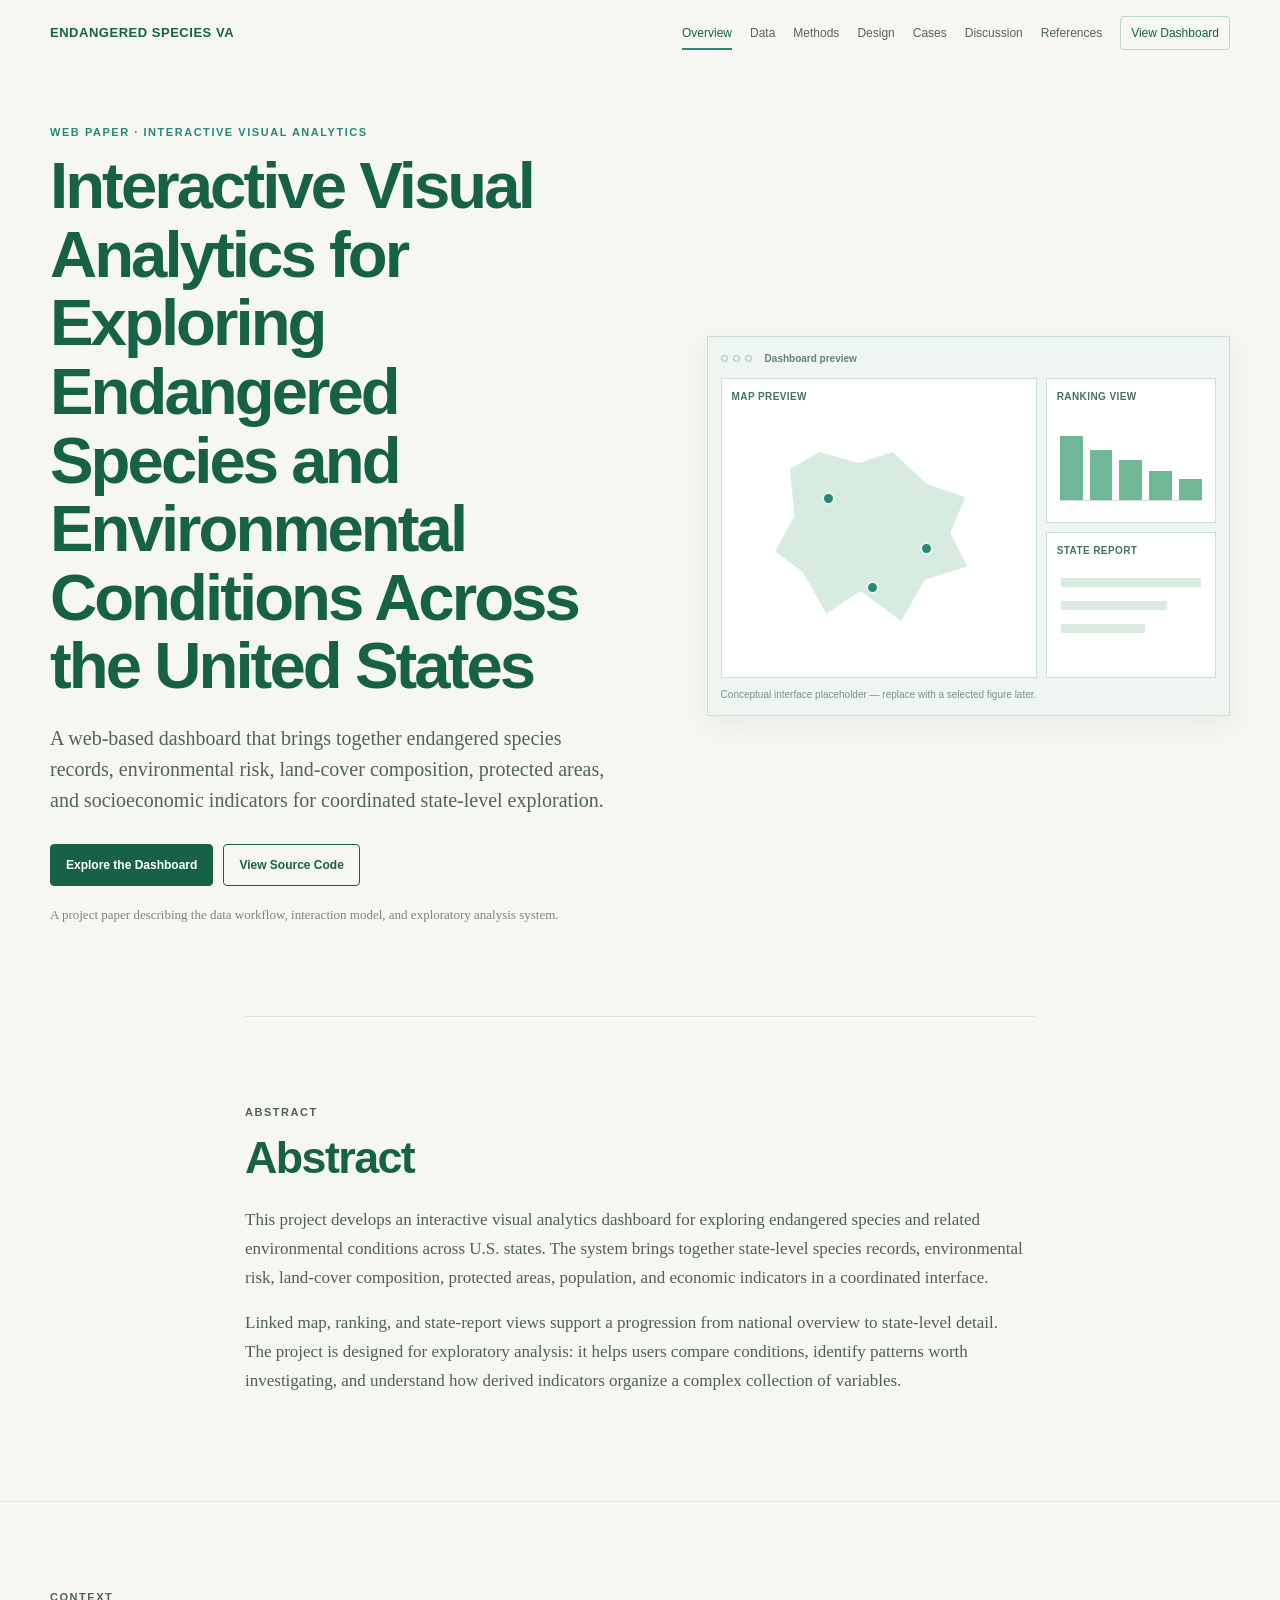
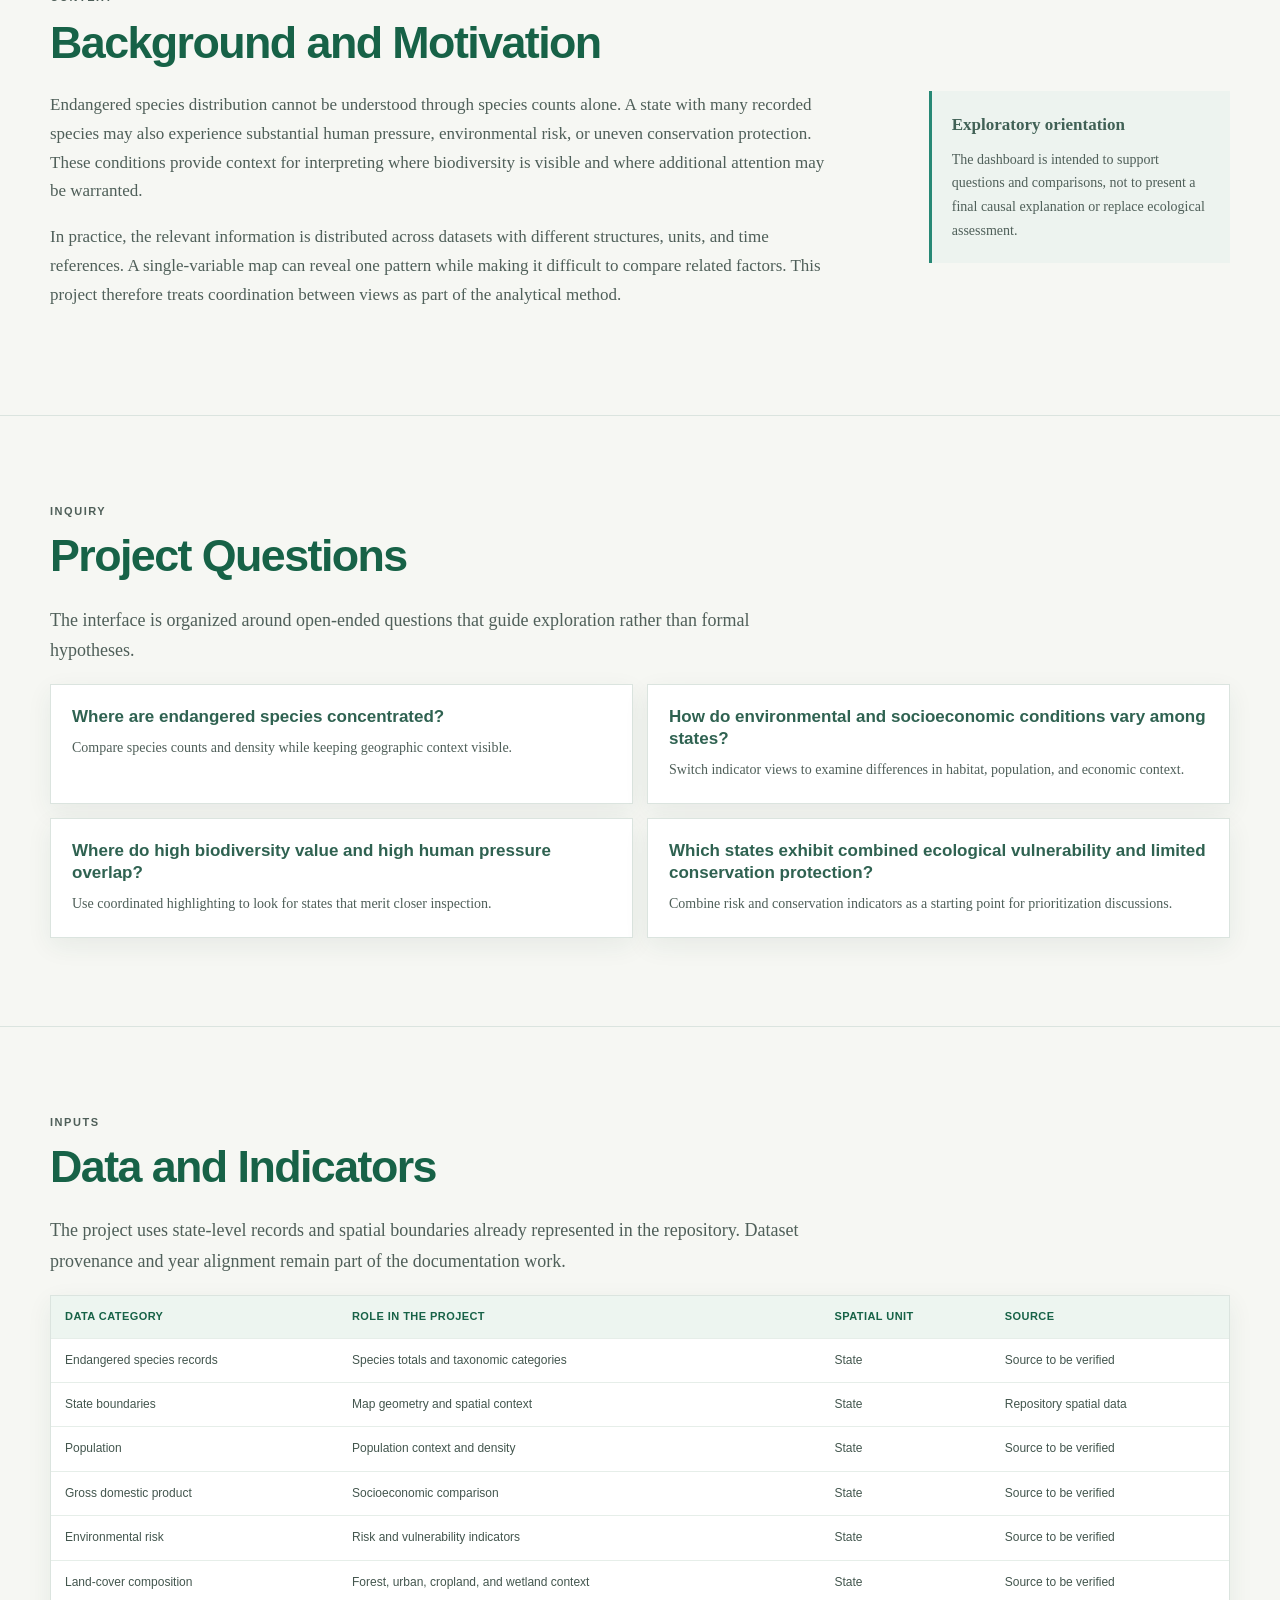
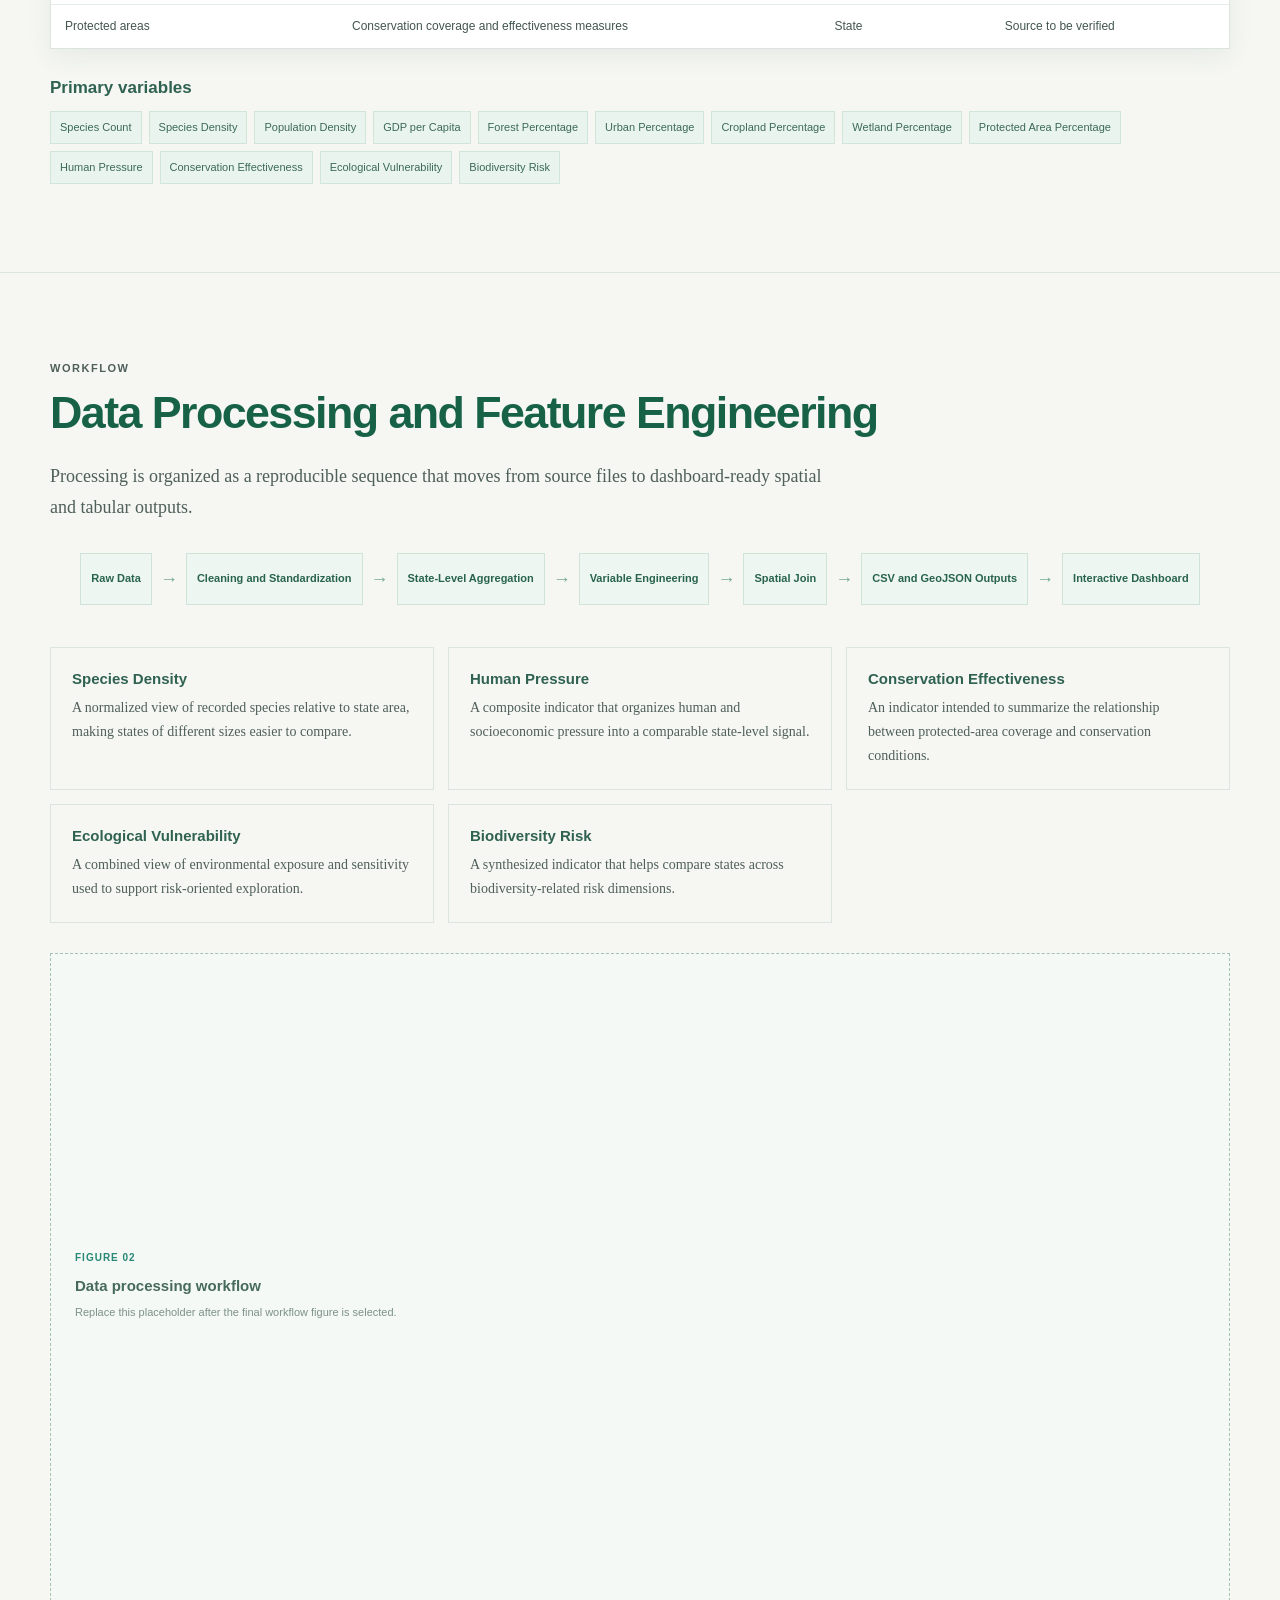
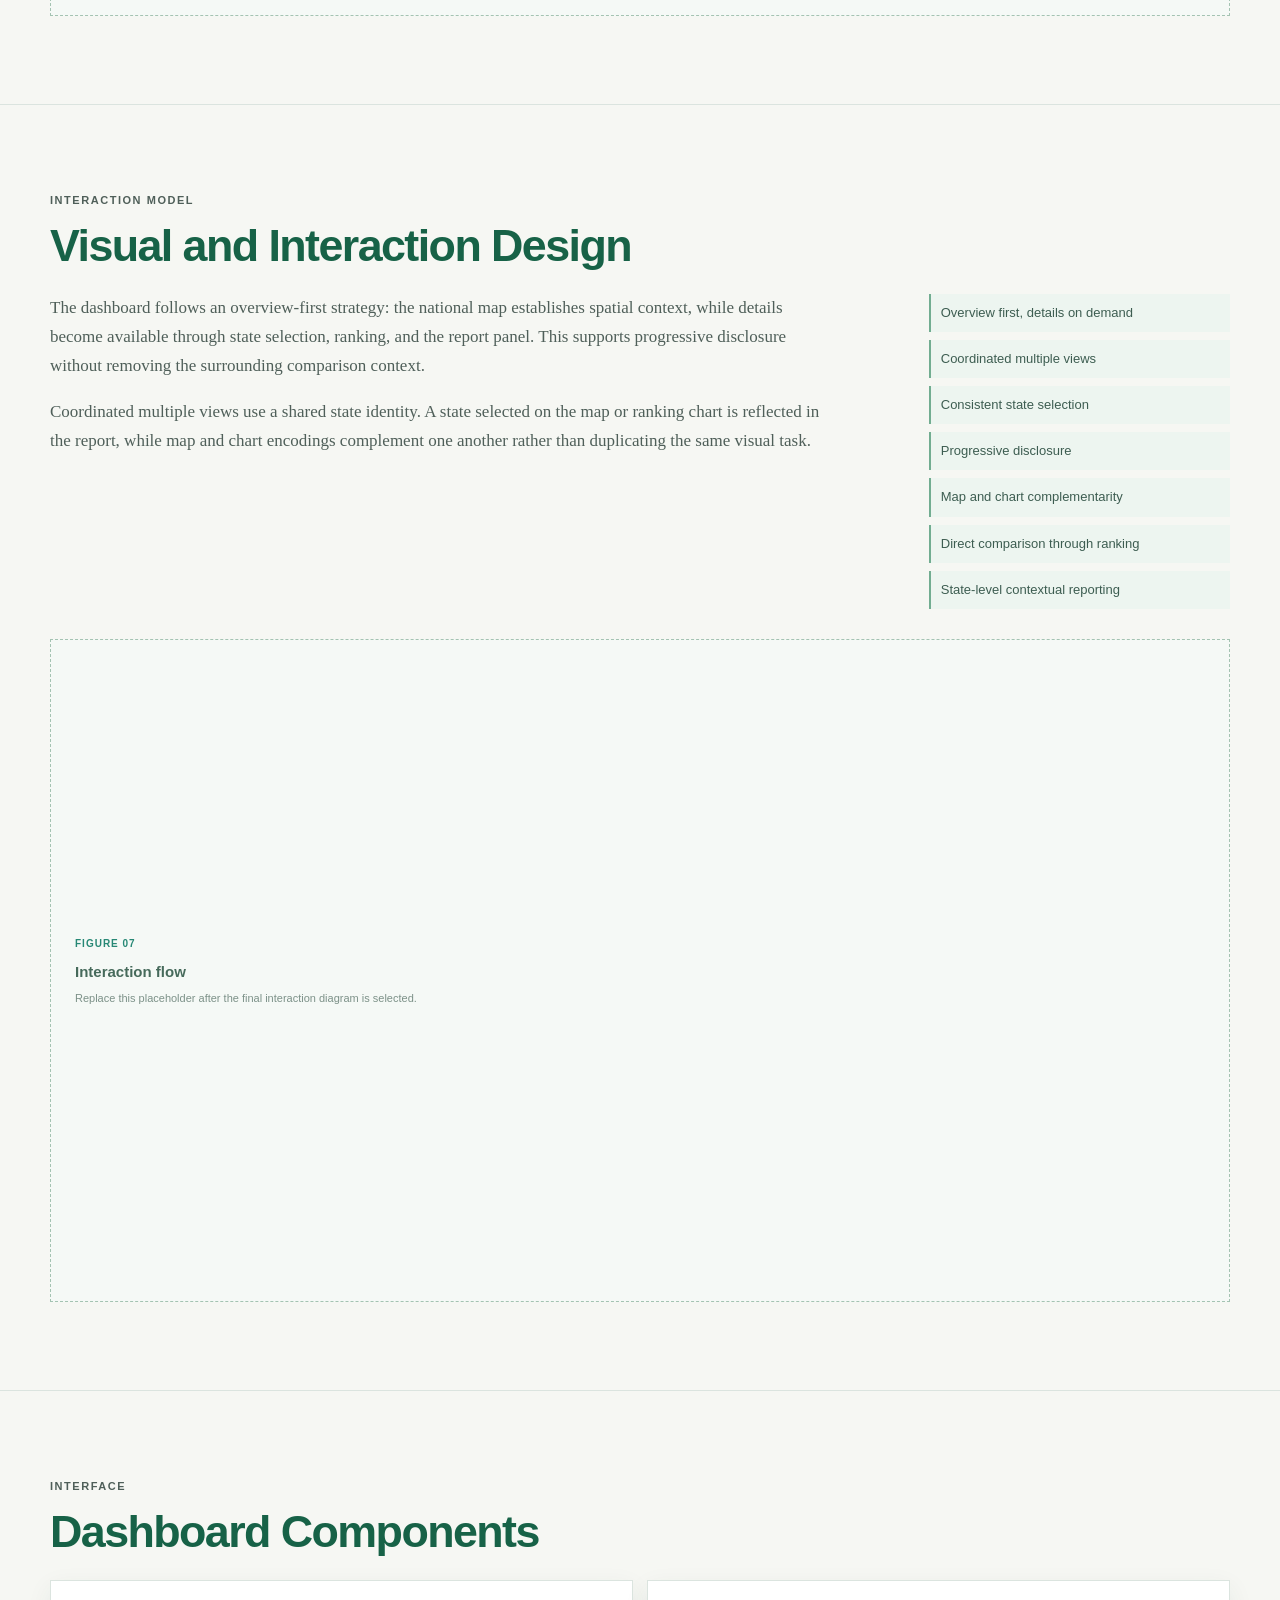
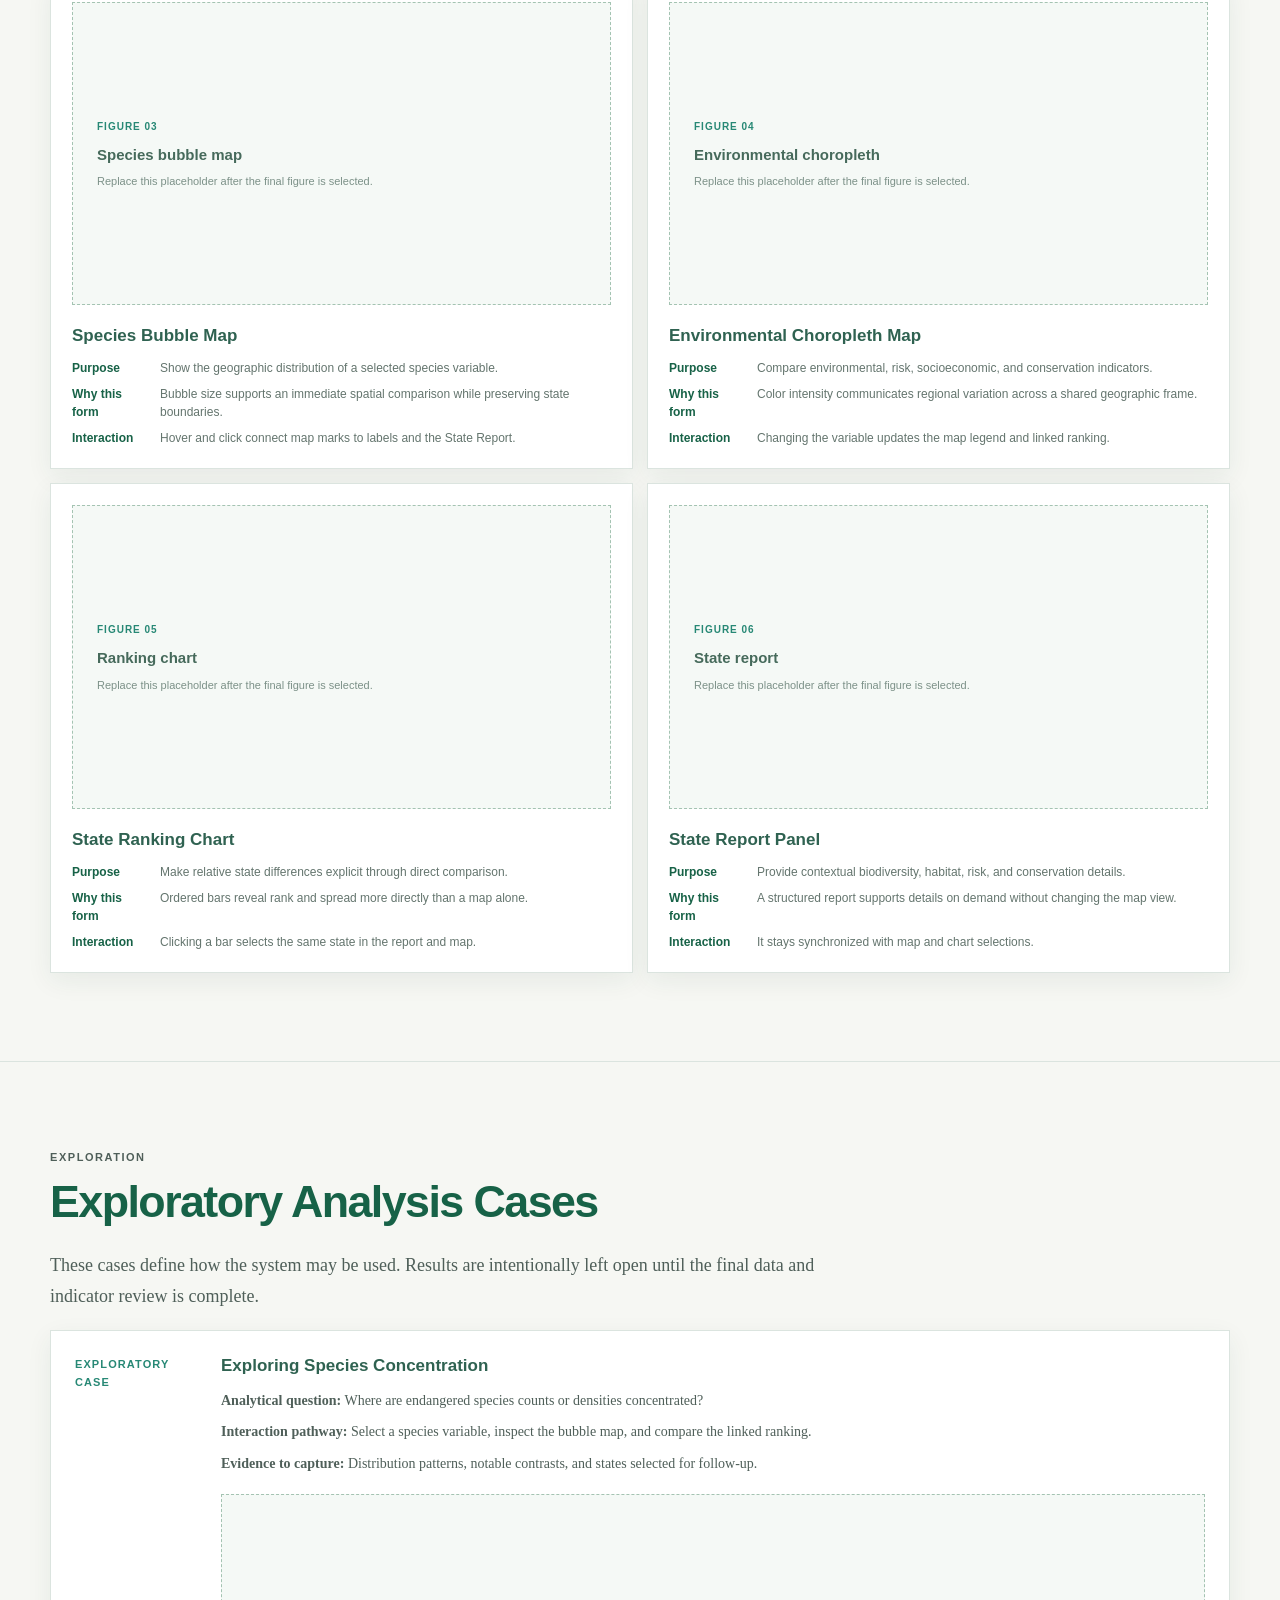
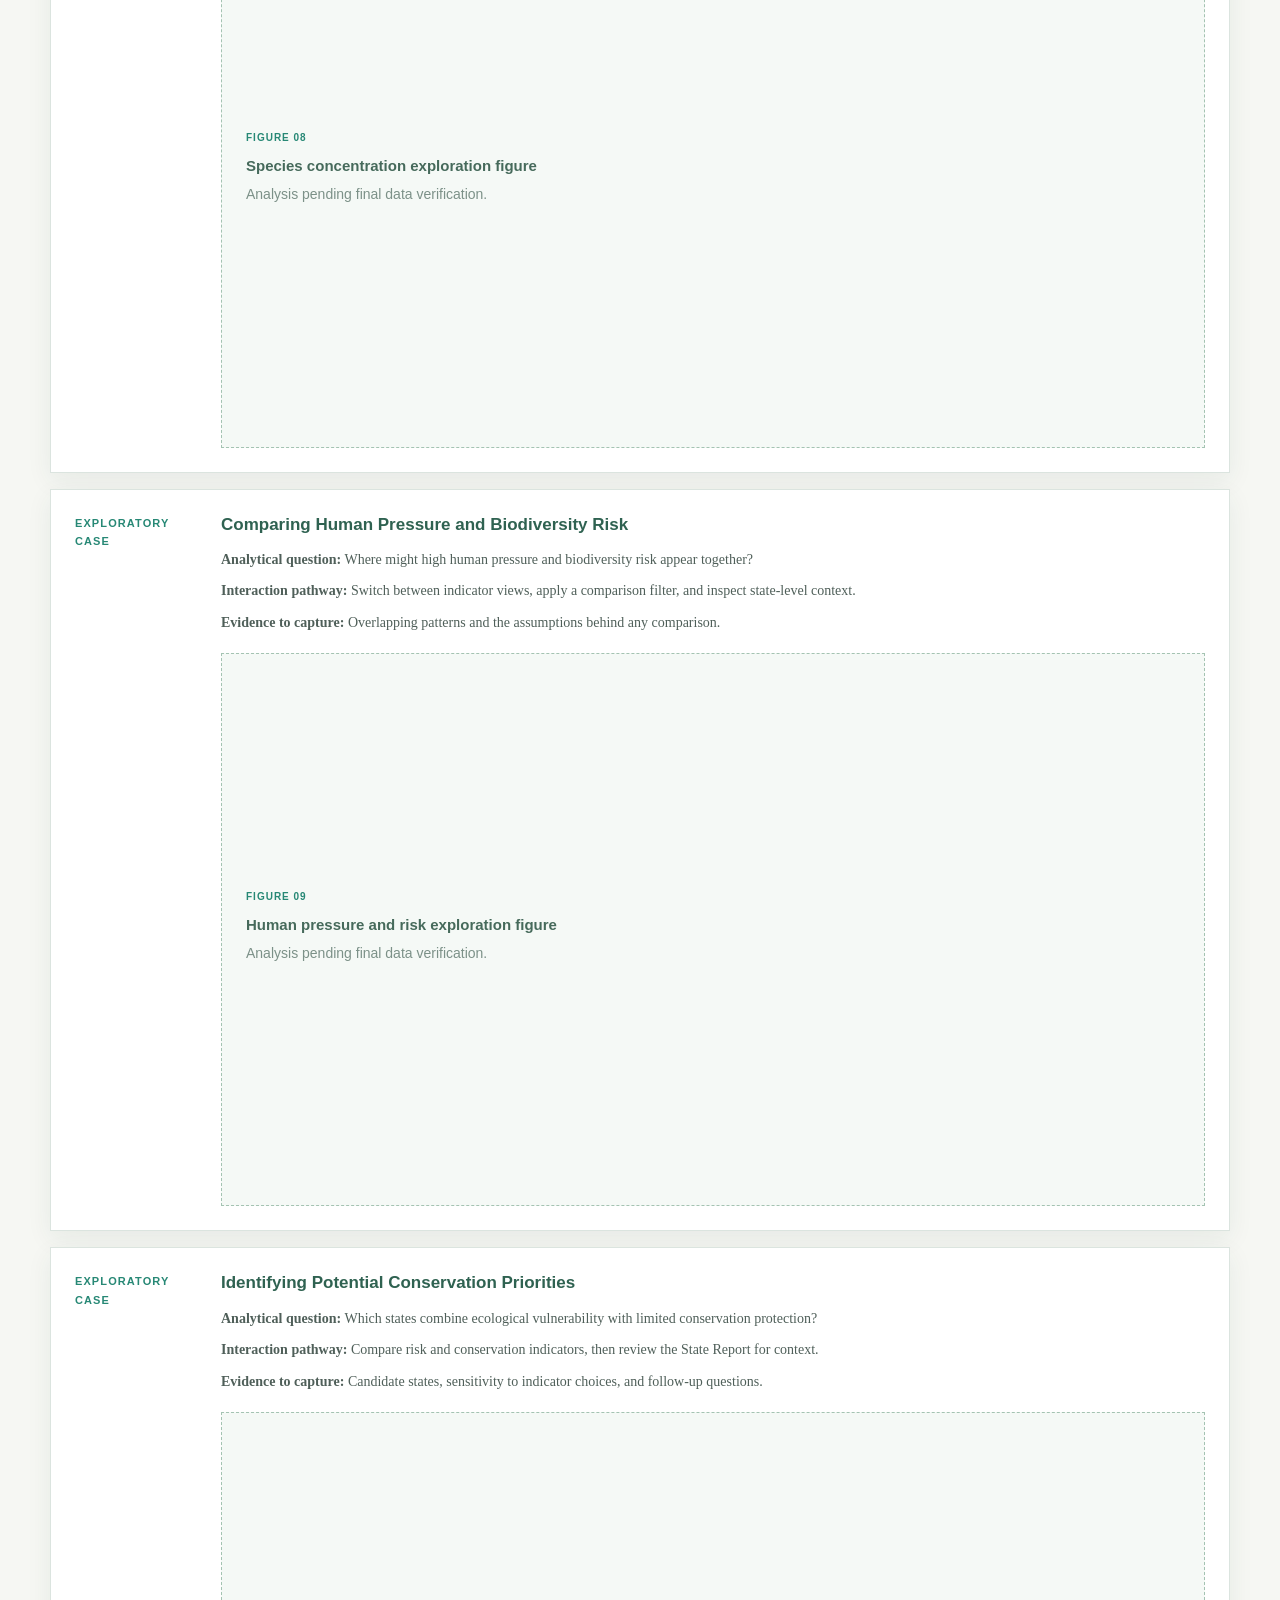
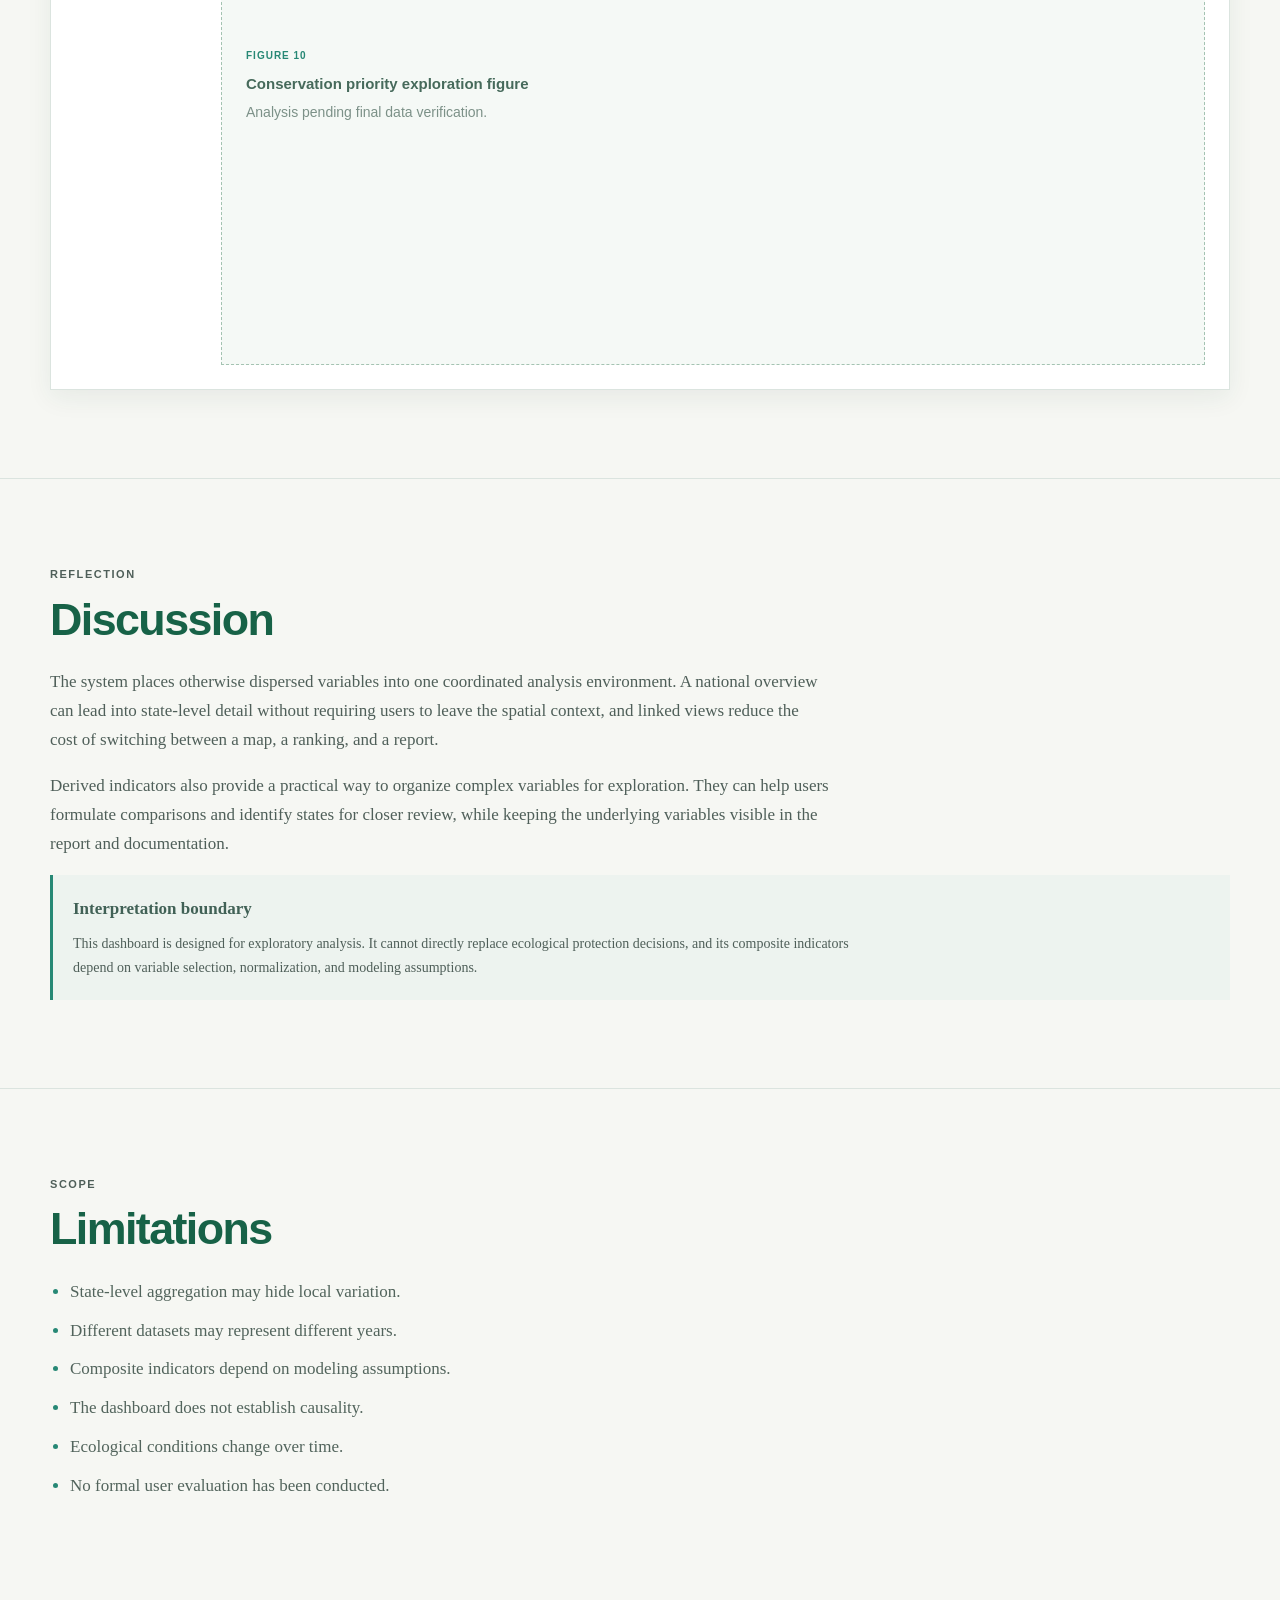
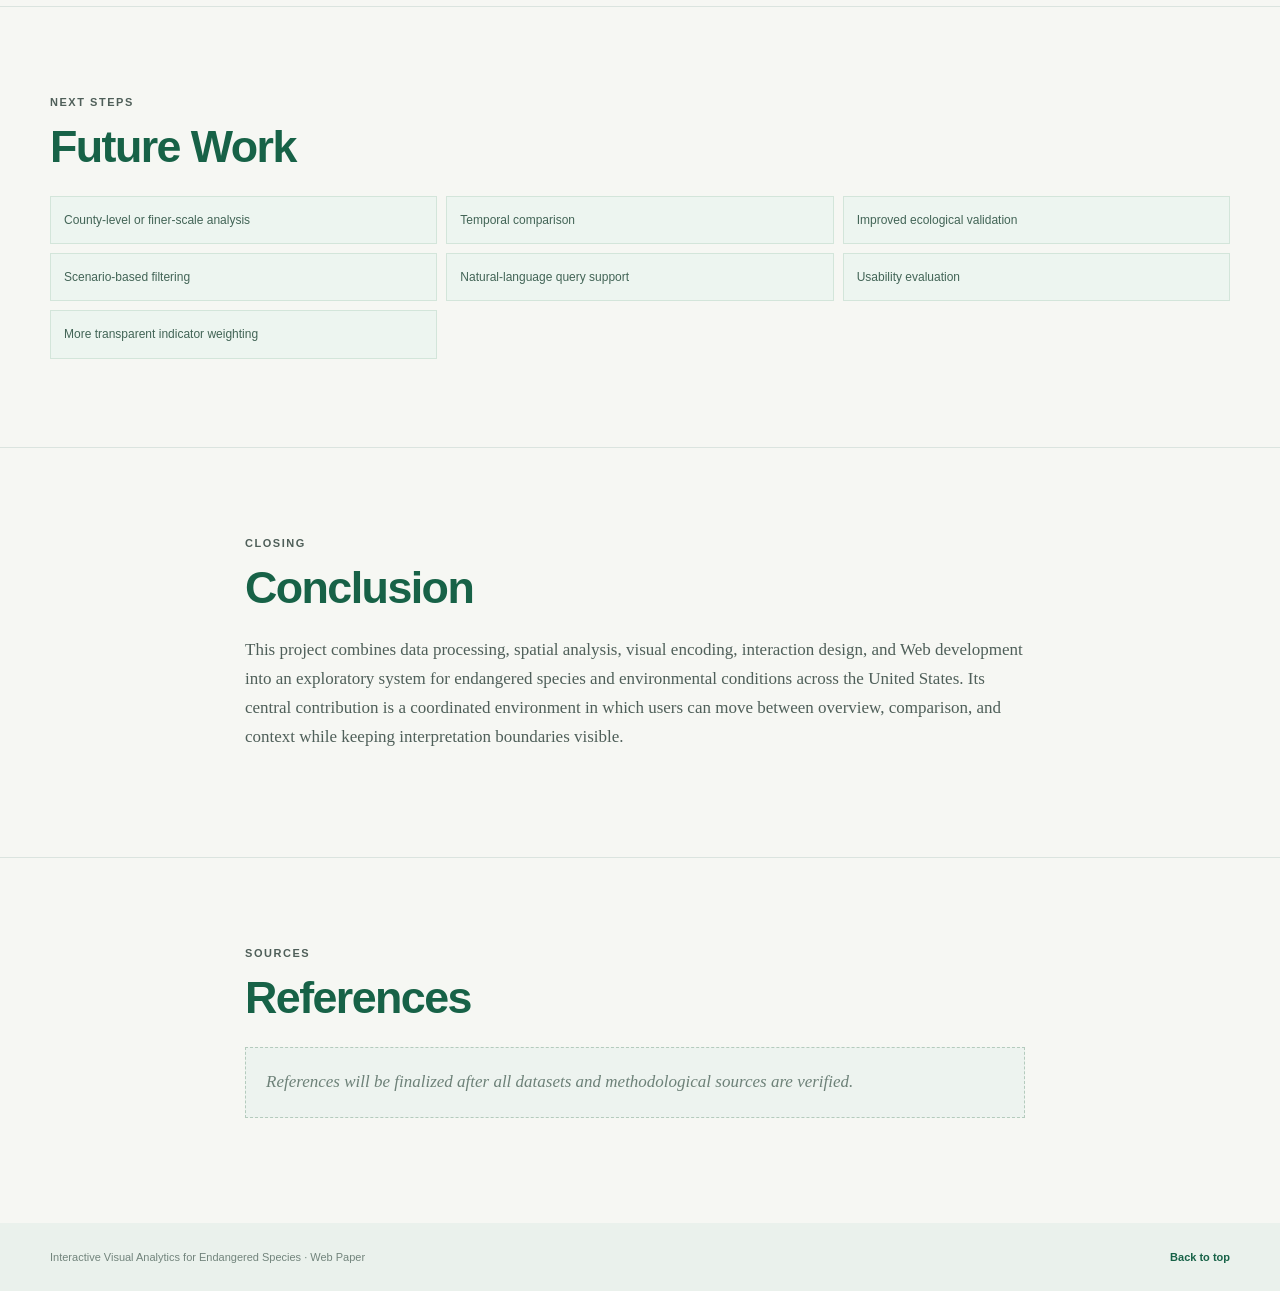
==== paper/index.html @ 0b42f0e7 "research study" ====
<!DOCTYPE html>
<html lang="en">
<head>
    <meta charset="UTF-8">
    <meta name="viewport" content="width=device-width, initial-scale=1">
    <meta name="description" content="Web paper for an interactive visual analytics project exploring endangered species and environmental conditions across the United States.">
    <title>Interactive Visual Analytics for Endangered Species</title>
    <link rel="stylesheet" href="css/style.css">
</head>
<body>
    <header class="site-header" id="top">
        <div class="nav-shell">
            <a class="site-mark" href="#overview" aria-label="Web paper overview">Endangered Species VA</a>
            <button class="nav-toggle" type="button" aria-expanded="false" aria-controls="site-navigation">
                <span></span><span></span><span></span>
                <span class="sr-only">Toggle navigation</span>
            </button>
            <nav id="site-navigation" class="site-navigation" aria-label="Primary navigation">
                <a href="#overview">Overview</a>
                <a href="#data">Data</a>
                <a href="#methods">Methods</a>
                <a href="#design">Design</a>
                <a href="#cases">Cases</a>
                <a href="#discussion">Discussion</a>
                <a href="#references">References</a>
                <a class="nav-dashboard-link" href="../index.html">View Dashboard</a>
            </nav>
        </div>
    </header>

    <main>
        <section class="hero section-shell" id="overview">
            <div class="hero-copy">
                <p class="eyebrow">WEB PAPER · INTERACTIVE VISUAL ANALYTICS</p>
                <h1>Interactive Visual Analytics for Exploring Endangered Species and Environmental Conditions Across the United States</h1>
                <p class="hero-subtitle">A web-based dashboard that brings together endangered species records, environmental risk, land-cover composition, protected areas, and socioeconomic indicators for coordinated state-level exploration.</p>
                <div class="hero-actions">
                    <a class="button button-primary" href="../index.html">Explore the Dashboard</a>
                    <!-- TODO: Replace # with the final GitHub repository URL. -->
                    <a class="button button-secondary" href="#">View Source Code</a>
                </div>
                <p class="hero-note">A project paper describing the data workflow, interaction model, and exploratory analysis system.</p>
            </div>
            <div class="dashboard-preview" aria-label="Abstract dashboard preview placeholder">
                <div class="preview-window-bar"><span></span><span></span><span></span><strong>Dashboard preview</strong></div>
                <div class="preview-layout">
                    <div class="preview-map-module">
                        <span class="preview-label">Map Preview</span>
                        <div class="preview-map-shape"></div>
                        <i class="preview-dot dot-one"></i><i class="preview-dot dot-two"></i><i class="preview-dot dot-three"></i>
                    </div>
                    <div class="preview-side-stack">
                        <div class="preview-ranking-module"><span class="preview-label">Ranking View</span><div class="preview-bars"><i></i><i></i><i></i><i></i><i></i></div></div>
                        <div class="preview-report-module"><span class="preview-label">State Report</span><b></b><b></b><b></b></div>
                    </div>
                </div>
                <p class="preview-caption">Conceptual interface placeholder — replace with a selected figure later.</p>
            </div>
        </section>

        <section class="paper-section narrow-section" id="abstract">
            <p class="section-kicker">Abstract</p>
            <h2>Abstract</h2>
            <p>This project develops an interactive visual analytics dashboard for exploring endangered species and related environmental conditions across U.S. states. The system brings together state-level species records, environmental risk, land-cover composition, protected areas, population, and economic indicators in a coordinated interface.</p>
            <p>Linked map, ranking, and state-report views support a progression from national overview to state-level detail. The project is designed for exploratory analysis: it helps users compare conditions, identify patterns worth investigating, and understand how derived indicators organize a complex collection of variables.</p>
        </section>

        <section class="paper-section" id="background">
            <div class="section-shell">
                <p class="section-kicker">Context</p>
                <h2>Background and Motivation</h2>
                <div class="reading-grid">
                    <div>
                        <p>Endangered species distribution cannot be understood through species counts alone. A state with many recorded species may also experience substantial human pressure, environmental risk, or uneven conservation protection. These conditions provide context for interpreting where biodiversity is visible and where additional attention may be warranted.</p>
                        <p>In practice, the relevant information is distributed across datasets with different structures, units, and time references. A single-variable map can reveal one pattern while making it difficult to compare related factors. This project therefore treats coordination between views as part of the analytical method.</p>
                    </div>
                    <aside class="callout"><strong>Exploratory orientation</strong><p>The dashboard is intended to support questions and comparisons, not to present a final causal explanation or replace ecological assessment.</p></aside>
                </div>
            </div>
        </section>

        <section class="paper-section" id="questions">
            <div class="section-shell">
                <p class="section-kicker">Inquiry</p>
                <h2>Project Questions</h2>
                <p class="section-intro">The interface is organized around open-ended questions that guide exploration rather than formal hypotheses.</p>
                <div class="question-grid">
                    <article class="question-card"><h3>Where are endangered species concentrated?</h3><p>Compare species counts and density while keeping geographic context visible.</p></article>
                    <article class="question-card"><h3>How do environmental and socioeconomic conditions vary among states?</h3><p>Switch indicator views to examine differences in habitat, population, and economic context.</p></article>
                    <article class="question-card"><h3>Where do high biodiversity value and high human pressure overlap?</h3><p>Use coordinated highlighting to look for states that merit closer inspection.</p></article>
                    <article class="question-card"><h3>Which states exhibit combined ecological vulnerability and limited conservation protection?</h3><p>Combine risk and conservation indicators as a starting point for prioritization discussions.</p></article>
                </div>
            </div>
        </section>

        <section class="paper-section" id="data">
            <div class="section-shell">
                <p class="section-kicker">Inputs</p>
                <h2>Data and Indicators</h2>
                <p class="section-intro">The project uses state-level records and spatial boundaries already represented in the repository. Dataset provenance and year alignment remain part of the documentation work.</p>
                <div class="table-wrap">
                    <table>
                        <thead><tr><th>Data category</th><th>Role in the project</th><th>Spatial unit</th><th>Source</th></tr></thead>
                        <tbody>
                            <tr><td>Endangered species records</td><td>Species totals and taxonomic categories</td><td>State</td><td>Source to be verified</td></tr>
                            <tr><td>State boundaries</td><td>Map geometry and spatial context</td><td>State</td><td>Repository spatial data</td></tr>
                            <tr><td>Population</td><td>Population context and density</td><td>State</td><td>Source to be verified</td></tr>
                            <tr><td>Gross domestic product</td><td>Socioeconomic comparison</td><td>State</td><td>Source to be verified</td></tr>
                            <tr><td>Environmental risk</td><td>Risk and vulnerability indicators</td><td>State</td><td>Source to be verified</td></tr>
                            <tr><td>Land-cover composition</td><td>Forest, urban, cropland, and wetland context</td><td>State</td><td>Source to be verified</td></tr>
                            <tr><td>Protected areas</td><td>Conservation coverage and effectiveness measures</td><td>State</td><td>Source to be verified</td></tr>
                        </tbody>
                    </table>
                </div>
                <div class="variable-list-block">
                    <h3>Primary variables</h3>
                    <div class="variable-list"><span>Species Count</span><span>Species Density</span><span>Population Density</span><span>GDP per Capita</span><span>Forest Percentage</span><span>Urban Percentage</span><span>Cropland Percentage</span><span>Wetland Percentage</span><span>Protected Area Percentage</span><span>Human Pressure</span><span>Conservation Effectiveness</span><span>Ecological Vulnerability</span><span>Biodiversity Risk</span></div>
                </div>
            </div>
        </section>

        <section class="paper-section" id="methods">
            <div class="section-shell">
                <p class="section-kicker">Workflow</p>
                <h2>Data Processing and Feature Engineering</h2>
                <p class="section-intro">Processing is organized as a reproducible sequence that moves from source files to dashboard-ready spatial and tabular outputs.</p>
                <div class="process-flow" aria-label="Data processing workflow">
                    <div>Raw Data</div><span>→</span><div>Cleaning and Standardization</div><span>→</span><div>State-Level Aggregation</div><span>→</span><div>Variable Engineering</div><span>→</span><div>Spatial Join</div><span>→</span><div>CSV and GeoJSON Outputs</div><span>→</span><div>Interactive Dashboard</div>
                </div>
                <div class="definition-grid">
                    <article><h3>Species Density</h3><p>A normalized view of recorded species relative to state area, making states of different sizes easier to compare.</p></article>
                    <article><h3>Human Pressure</h3><p>A composite indicator that organizes human and socioeconomic pressure into a comparable state-level signal.</p></article>
                    <article><h3>Conservation Effectiveness</h3><p>An indicator intended to summarize the relationship between protected-area coverage and conservation conditions.</p></article>
                    <article><h3>Ecological Vulnerability</h3><p>A combined view of environmental exposure and sensitivity used to support risk-oriented exploration.</p></article>
                    <article><h3>Biodiversity Risk</h3><p>A synthesized indicator that helps compare states across biodiversity-related risk dimensions.</p></article>
                </div>
                <div class="figure-placeholder figure-wide"><span class="figure-label">Figure 02</span><strong>Data processing workflow</strong><p>Replace this placeholder after the final workflow figure is selected.</p></div>
            </div>
        </section>

        <section class="paper-section" id="design">
            <div class="section-shell">
                <p class="section-kicker">Interaction model</p>
                <h2>Visual and Interaction Design</h2>
                <div class="reading-grid">
                    <div><p>The dashboard follows an overview-first strategy: the national map establishes spatial context, while details become available through state selection, ranking, and the report panel. This supports progressive disclosure without removing the surrounding comparison context.</p><p>Coordinated multiple views use a shared state identity. A state selected on the map or ranking chart is reflected in the report, while map and chart encodings complement one another rather than duplicating the same visual task.</p></div>
                    <ul class="principle-list"><li>Overview first, details on demand</li><li>Coordinated multiple views</li><li>Consistent state selection</li><li>Progressive disclosure</li><li>Map and chart complementarity</li><li>Direct comparison through ranking</li><li>State-level contextual reporting</li></ul>
                </div>
                <div class="figure-placeholder figure-wide"><span class="figure-label">Figure 07</span><strong>Interaction flow</strong><p>Replace this placeholder after the final interaction diagram is selected.</p></div>
            </div>
        </section>

        <section class="paper-section" id="components">
            <div class="section-shell">
                <p class="section-kicker">Interface</p>
                <h2>Dashboard Components</h2>
                <div class="component-grid">
                    <article class="component-card"><div class="figure-placeholder"><span class="figure-label">Figure 03</span><strong>Species bubble map</strong><p>Replace this placeholder after the final figure is selected.</p></div><h3>Species Bubble Map</h3><dl><dt>Purpose</dt><dd>Show the geographic distribution of a selected species variable.</dd><dt>Why this form</dt><dd>Bubble size supports an immediate spatial comparison while preserving state boundaries.</dd><dt>Interaction</dt><dd>Hover and click connect map marks to labels and the State Report.</dd></dl></article>
                    <article class="component-card"><div class="figure-placeholder"><span class="figure-label">Figure 04</span><strong>Environmental choropleth</strong><p>Replace this placeholder after the final figure is selected.</p></div><h3>Environmental Choropleth Map</h3><dl><dt>Purpose</dt><dd>Compare environmental, risk, socioeconomic, and conservation indicators.</dd><dt>Why this form</dt><dd>Color intensity communicates regional variation across a shared geographic frame.</dd><dt>Interaction</dt><dd>Changing the variable updates the map legend and linked ranking.</dd></dl></article>
                    <article class="component-card"><div class="figure-placeholder"><span class="figure-label">Figure 05</span><strong>Ranking chart</strong><p>Replace this placeholder after the final figure is selected.</p></div><h3>State Ranking Chart</h3><dl><dt>Purpose</dt><dd>Make relative state differences explicit through direct comparison.</dd><dt>Why this form</dt><dd>Ordered bars reveal rank and spread more directly than a map alone.</dd><dt>Interaction</dt><dd>Clicking a bar selects the same state in the report and map.</dd></dl></article>
                    <article class="component-card"><div class="figure-placeholder"><span class="figure-label">Figure 06</span><strong>State report</strong><p>Replace this placeholder after the final figure is selected.</p></div><h3>State Report Panel</h3><dl><dt>Purpose</dt><dd>Provide contextual biodiversity, habitat, risk, and conservation details.</dd><dt>Why this form</dt><dd>A structured report supports details on demand without changing the map view.</dd><dt>Interaction</dt><dd>It stays synchronized with map and chart selections.</dd></dl></article>
                </div>
            </div>
        </section>

        <section class="paper-section" id="cases">
            <div class="section-shell">
                <p class="section-kicker">Exploration</p>
                <h2>Exploratory Analysis Cases</h2>
                <p class="section-intro">These cases define how the system may be used. Results are intentionally left open until the final data and indicator review is complete.</p>
                <div class="case-list">
                    <article class="case-card"><div class="case-number">Exploratory case</div><div><h3>Exploring Species Concentration</h3><p><strong>Analytical question:</strong> Where are endangered species counts or densities concentrated?</p><p><strong>Interaction pathway:</strong> Select a species variable, inspect the bubble map, and compare the linked ranking.</p><p><strong>Evidence to capture:</strong> Distribution patterns, notable contrasts, and states selected for follow-up.</p><div class="figure-placeholder"><span class="figure-label">Figure 08</span><strong>Species concentration exploration figure</strong><p>Analysis pending final data verification.</p></div></div></article>
                    <article class="case-card"><div class="case-number">Exploratory case</div><div><h3>Comparing Human Pressure and Biodiversity Risk</h3><p><strong>Analytical question:</strong> Where might high human pressure and biodiversity risk appear together?</p><p><strong>Interaction pathway:</strong> Switch between indicator views, apply a comparison filter, and inspect state-level context.</p><p><strong>Evidence to capture:</strong> Overlapping patterns and the assumptions behind any comparison.</p><div class="figure-placeholder"><span class="figure-label">Figure 09</span><strong>Human pressure and risk exploration figure</strong><p>Analysis pending final data verification.</p></div></div></article>
                    <article class="case-card"><div class="case-number">Exploratory case</div><div><h3>Identifying Potential Conservation Priorities</h3><p><strong>Analytical question:</strong> Which states combine ecological vulnerability with limited conservation protection?</p><p><strong>Interaction pathway:</strong> Compare risk and conservation indicators, then review the State Report for context.</p><p><strong>Evidence to capture:</strong> Candidate states, sensitivity to indicator choices, and follow-up questions.</p><div class="figure-placeholder"><span class="figure-label">Figure 10</span><strong>Conservation priority exploration figure</strong><p>Analysis pending final data verification.</p></div></div></article>
                </div>
            </div>
        </section>

        <section class="paper-section" id="discussion">
            <div class="section-shell">
                <p class="section-kicker">Reflection</p>
                <h2>Discussion</h2>
                <p>The system places otherwise dispersed variables into one coordinated analysis environment. A national overview can lead into state-level detail without requiring users to leave the spatial context, and linked views reduce the cost of switching between a map, a ranking, and a report.</p>
                <p>Derived indicators also provide a practical way to organize complex variables for exploration. They can help users formulate comparisons and identify states for closer review, while keeping the underlying variables visible in the report and documentation.</p>
                <div class="caution-box"><strong>Interpretation boundary</strong><p>This dashboard is designed for exploratory analysis. It cannot directly replace ecological protection decisions, and its composite indicators depend on variable selection, normalization, and modeling assumptions.</p></div>
            </div>
        </section>

        <section class="paper-section" id="limitations">
            <div class="section-shell">
                <p class="section-kicker">Scope</p>
                <h2>Limitations</h2>
                <ul class="long-list"><li>State-level aggregation may hide local variation.</li><li>Different datasets may represent different years.</li><li>Composite indicators depend on modeling assumptions.</li><li>The dashboard does not establish causality.</li><li>Ecological conditions change over time.</li><li>No formal user evaluation has been conducted.</li></ul>
            </div>
        </section>

        <section class="paper-section" id="future-work">
            <div class="section-shell">
                <p class="section-kicker">Next steps</p>
                <h2>Future Work</h2>
                <div class="future-grid"><span>County-level or finer-scale analysis</span><span>Temporal comparison</span><span>Improved ecological validation</span><span>Scenario-based filtering</span><span>Natural-language query support</span><span>Usability evaluation</span><span>More transparent indicator weighting</span></div>
            </div>
        </section>

        <section class="paper-section" id="conclusion">
            <div class="section-shell narrow-section"><p class="section-kicker">Closing</p><h2>Conclusion</h2><p>This project combines data processing, spatial analysis, visual encoding, interaction design, and Web development into an exploratory system for endangered species and environmental conditions across the United States. Its central contribution is a coordinated environment in which users can move between overview, comparison, and context while keeping interpretation boundaries visible.</p></div>
        </section>

        <section class="paper-section" id="references">
            <div class="section-shell narrow-section"><p class="section-kicker">Sources</p><h2>References</h2><p class="reference-placeholder">References will be finalized after all datasets and methodological sources are verified.</p></div>
        </section>
    </main>

    <footer class="site-footer"><div class="section-shell"><p>Interactive Visual Analytics for Endangered Species · Web Paper</p><a href="#top">Back to top</a></div></footer>
    <button class="back-to-top" type="button" aria-label="Back to top">↑</button>
    <script src="js/main.js"></script>
</body>
</html>
---- paper/css/style.css ----
:root {
    --paper-bg: #f6f7f3;
    --paper-surface: #ffffff;
    --paper-ink: #24302d;
    --paper-muted: #63716c;
    --paper-soft: #edf3ef;
    --paper-line: #dbe4df;
    --paper-green: #176247;
    --paper-teal: #278875;
    --paper-accent: #d9eee4;
    --paper-shadow: 0 8px 24px rgba(35, 65, 52, 0.07);
    --paper-width: 1180px;
}

* { box-sizing: border-box; }

html { scroll-behavior: smooth; }

body {
    margin: 0;
    color: var(--paper-ink);
    background: var(--paper-bg);
    font-family: Georgia, "Times New Roman", serif;
    font-size: 17px;
    line-height: 1.7;
}

a { color: inherit; }

.sr-only {
    position: absolute;
    width: 1px;
    height: 1px;
    padding: 0;
    overflow: hidden;
    clip: rect(0, 0, 0, 0);
    white-space: nowrap;
    border: 0;
}

.section-shell {
    width: min(calc(100% - 48px), var(--paper-width));
    margin: 0 auto;
}

.narrow-section { max-width: 790px; }

/* Keep the standalone Abstract section aligned with the centered reading
   column used by the other paper sections. */
.paper-section.narrow-section {
    width: min(calc(100% - 48px), 790px);
    margin-right: auto;
    margin-left: auto;
}

.site-header {
    position: fixed;
    top: 0;
    right: 0;
    left: 0;
    z-index: 100;
    background: rgba(246, 247, 243, 0.96);
    border-bottom: 1px solid transparent;
    transition: border-color 160ms ease, box-shadow 160ms ease;
}

.site-header.is-scrolled {
    border-bottom-color: var(--paper-line);
    box-shadow: 0 3px 14px rgba(35, 65, 52, 0.06);
}

.nav-shell {
    display: flex;
    align-items: center;
    justify-content: space-between;
    width: min(calc(100% - 48px), var(--paper-width));
    min-height: 66px;
    margin: 0 auto;
    gap: 20px;
}

.site-mark {
    color: var(--paper-green);
    font-family: Arial, Helvetica, sans-serif;
    font-size: 13px;
    font-weight: 800;
    letter-spacing: 0.04em;
    text-decoration: none;
    text-transform: uppercase;
    white-space: nowrap;
}

.site-navigation {
    display: flex;
    align-items: center;
    gap: 18px;
    font-family: Arial, Helvetica, sans-serif;
    font-size: 12px;
}

.site-navigation a {
    position: relative;
    color: #54645e;
    text-decoration: none;
    white-space: nowrap;
}

.site-navigation a::after {
    position: absolute;
    right: 0;
    bottom: -7px;
    left: 0;
    height: 2px;
    background: var(--paper-teal);
    content: "";
    opacity: 0;
    transform: scaleX(0.3);
    transition: opacity 160ms ease, transform 160ms ease;
}

.site-navigation a:hover,
.site-navigation a.is-active { color: var(--paper-green); }

.site-navigation a.is-active::after,
.site-navigation a:hover::after { opacity: 1; transform: scaleX(1); }

.nav-dashboard-link {
    padding: 6px 10px;
    color: var(--paper-green) !important;
    border: 1px solid #b9d7c8;
    border-radius: 4px;
}

.nav-dashboard-link::after { display: none; }

.nav-toggle {
    display: none;
    width: 38px;
    padding: 8px;
    background: transparent;
    border: 1px solid var(--paper-line);
    border-radius: 4px;
    cursor: pointer;
}

.nav-toggle span:not(.sr-only) {
    display: block;
    height: 2px;
    margin: 4px 0;
    background: var(--paper-green);
}

.hero {
    display: grid;
    grid-template-columns: minmax(0, 1.04fr) minmax(360px, 0.96fr);
    align-items: center;
    gap: clamp(42px, 7vw, 92px);
    min-height: 650px;
    padding-top: 125px;
    padding-bottom: 90px;
}

.eyebrow,
.section-kicker {
    margin: 0 0 12px;
    color: var(--paper-teal);
    font-family: Arial, Helvetica, sans-serif;
    font-size: 11px;
    font-weight: 800;
    letter-spacing: 0.14em;
    line-height: 1.4;
    text-transform: uppercase;
}

h1,
h2,
h3,
.button,
.dashboard-preview,
table,
.question-card span,
.variable-list,
.process-flow,
.case-number,
.site-footer,
.back-to-top {
    font-family: Arial, Helvetica, sans-serif;
}

h1,
h2,
h3,
p { margin-top: 0; }

h1 {
    max-width: 720px;
    margin-bottom: 22px;
    color: var(--paper-green);
    font-size: clamp(38px, 5.1vw, 68px);
    letter-spacing: -0.045em;
    line-height: 1.05;
}

.hero-subtitle {
    max-width: 690px;
    margin-bottom: 28px;
    color: #52625c;
    font-size: 20px;
    line-height: 1.55;
}

.hero-actions { display: flex; flex-wrap: wrap; gap: 10px; }

.button {
    display: inline-block;
    padding: 10px 15px;
    border: 1px solid var(--paper-green);
    border-radius: 4px;
    font-size: 12px;
    font-weight: 800;
    text-decoration: none;
}

.button-primary { color: #fff; background: var(--paper-green); }
.button-secondary { color: var(--paper-green); background: transparent; }
.button:hover { transform: translateY(-1px); }
.hero-note { margin: 18px 0 0; color: #78857f; font-size: 13px; }

.dashboard-preview {
    padding: 13px;
    background: #eff5f1;
    border: 1px solid #cbded3;
    box-shadow: var(--paper-shadow);
}

.preview-window-bar { display: flex; align-items: center; gap: 5px; padding-bottom: 11px; color: #658078; font-size: 10px; }
.preview-window-bar span { width: 7px; height: 7px; border: 1px solid #9bbbad; border-radius: 50%; }
.preview-window-bar strong { margin-left: 8px; font-weight: 700; }
.preview-layout { display: grid; grid-template-columns: 1.3fr 0.7fr; gap: 9px; min-height: 300px; }
.preview-map-module, .preview-ranking-module, .preview-report-module { position: relative; overflow: hidden; background: #fff; border: 1px solid #ccdfd5; }
.preview-map-module { min-height: 300px; }
.preview-side-stack { display: grid; grid-template-rows: 1fr 1fr; gap: 9px; }
.preview-label { position: absolute; top: 9px; left: 10px; color: #467262; font-size: 10px; font-weight: 800; letter-spacing: 0.04em; text-transform: uppercase; }
.preview-map-shape { position: absolute; top: 66px; left: 15%; width: 68%; height: 63%; background: #d8ebe0; clip-path: polygon(10% 13%, 24% 4%, 42% 10%, 58% 4%, 74% 21%, 92% 28%, 85% 47%, 93% 65%, 73% 72%, 62% 94%, 43% 78%, 27% 90%, 16% 68%, 3% 57%, 12% 38%); }
.preview-dot { position: absolute; width: 13px; height: 13px; background: var(--paper-teal); border: 2px solid #e6f4ec; border-radius: 50%; }
.dot-one { top: 38%; left: 32%; }.dot-two { top: 55%; left: 63%; }.dot-three { top: 68%; left: 46%; }
.preview-bars { display: flex; align-items: end; gap: 7px; height: 58%; margin: 39px 13px 0; border-bottom: 1px solid #d2e3da; }
.preview-bars i { display: block; width: 17%; background: #70b798; }.preview-bars i:nth-child(1) { height: 78%; }.preview-bars i:nth-child(2) { height: 61%; }.preview-bars i:nth-child(3) { height: 48%; }.preview-bars i:nth-child(4) { height: 35%; }.preview-bars i:nth-child(5) { height: 25%; }
.preview-report-module { padding: 45px 14px 13px; }.preview-report-module b { display: block; height: 9px; margin-bottom: 14px; background: #d9ebe1; }.preview-report-module b:nth-of-type(2) { width: 76%; }.preview-report-module b:nth-of-type(3) { width: 60%; }
.preview-caption { margin: 10px 0 0; color: #789188; font-size: 10px; line-height: 1.4; }

.paper-section { padding: 88px 0; border-top: 1px solid var(--paper-line); }
.paper-section h2 { margin-bottom: 24px; color: var(--paper-green); font-size: clamp(29px, 3.5vw, 46px); letter-spacing: -0.035em; line-height: 1.1; }
.paper-section h3 { color: #2f6251; font-size: 17px; line-height: 1.3; }
.paper-section p { max-width: 780px; color: #4f5f59; }
.section-intro { font-size: 18px; }
.reading-grid { display: grid; grid-template-columns: minmax(0, 1fr) minmax(220px, 0.36fr); gap: 42px; align-items: start; }
.callout, .caution-box { padding: 20px; color: #416156; background: var(--paper-soft); border-left: 3px solid var(--paper-teal); }.callout p, .caution-box p { margin: 8px 0 0; font-size: 14px; }
.question-grid, .definition-grid, .component-grid { display: grid; grid-template-columns: repeat(2, minmax(0, 1fr)); gap: 14px; }
.question-card, .definition-grid article, .component-card { padding: 21px; background: var(--paper-surface); border: 1px solid var(--paper-line); box-shadow: var(--paper-shadow); }
.question-card span { display: block; margin-bottom: 18px; color: var(--paper-teal); font-size: 12px; font-weight: 800; }.question-card h3 { margin-bottom: 8px; }.question-card p, .definition-grid p { margin-bottom: 0; font-size: 14px; }
.table-wrap { overflow-x: auto; background: var(--paper-surface); border: 1px solid var(--paper-line); box-shadow: var(--paper-shadow); }
table { width: 100%; min-width: 720px; border-collapse: collapse; color: #43564e; font-size: 12px; line-height: 1.45; } th, td { padding: 13px 14px; border-bottom: 1px solid #e6eee9; text-align: left; vertical-align: top; } th { color: var(--paper-green); background: #edf5f0; font-size: 11px; letter-spacing: 0.04em; text-transform: uppercase; } tr:last-child td { border-bottom: 0; }
.variable-list-block { margin-top: 28px; }.variable-list-block h3 { margin-bottom: 12px; }.variable-list { display: flex; flex-wrap: wrap; gap: 7px; }.variable-list span { padding: 6px 9px; color: #3b6958; background: #eaf4ee; border: 1px solid #d1e5d9; font-size: 11px; }
.process-flow { display: flex; align-items: center; justify-content: center; flex-wrap: wrap; gap: 8px; margin: 30px 0 42px; color: #28634e; font-size: 11px; font-weight: 800; line-height: 1.35; text-align: center; }.process-flow div { display: grid; place-items: center; min-height: 52px; padding: 8px 10px; background: #edf6f0; border: 1px solid #cfe4d7; }.process-flow span { color: #75a994; font-size: 18px; }
.definition-grid { grid-template-columns: repeat(3, minmax(0, 1fr)); }.definition-grid article { background: transparent; box-shadow: none; }.definition-grid h3 { margin-bottom: 8px; font-size: 15px; }
.principle-list { display: grid; gap: 8px; margin: 0; padding: 0; color: #3d5d51; list-style: none; font-family: Arial, Helvetica, sans-serif; font-size: 13px; }.principle-list li { padding: 8px 10px; background: #edf5f0; border-left: 2px solid #72ad91; }
.figure-placeholder { display: flex; flex-direction: column; align-items: flex-start; justify-content: center; aspect-ratio: 16 / 9; min-height: 170px; padding: 24px; color: #668077; background: #f5f9f6; border: 1px dashed #a4c3b2; text-align: left; }.figure-placeholder .figure-label { margin-bottom: 7px; color: var(--paper-teal); font-family: Arial, Helvetica, sans-serif; font-size: 10px; font-weight: 800; letter-spacing: 0.1em; text-transform: uppercase; }.figure-placeholder strong { color: #466a5b; font-family: Arial, Helvetica, sans-serif; font-size: 15px; }.figure-placeholder p { margin: 7px 0 0; color: #7c9188; font-family: Arial, Helvetica, sans-serif; font-size: 11px; line-height: 1.4; }.figure-wide { margin-top: 30px; }
.component-grid { grid-template-columns: repeat(2, minmax(0, 1fr)); }.component-card { display: flex; flex-direction: column; }.component-card .figure-placeholder { min-height: 155px; margin-bottom: 20px; }.component-card h3 { margin-bottom: 12px; }.component-card dl { display: grid; grid-template-columns: 78px 1fr; gap: 8px 10px; margin: 0; font-family: Arial, Helvetica, sans-serif; font-size: 12px; line-height: 1.5; }.component-card dt { color: var(--paper-green); font-weight: 800; }.component-card dd { margin: 0; color: #64756e; }
.case-list { display: grid; gap: 16px; }.case-card { display: grid; grid-template-columns: 120px minmax(0, 1fr); gap: 26px; padding: 24px; background: var(--paper-surface); border: 1px solid var(--paper-line); box-shadow: var(--paper-shadow); }.case-number { color: var(--paper-teal); font-size: 11px; font-weight: 800; letter-spacing: 0.1em; text-transform: uppercase; }.case-card h3 { margin-bottom: 12px; }.case-card p { margin-bottom: 8px; font-size: 14px; }.case-card .figure-placeholder { margin-top: 18px; min-height: 150px; }
.long-list { display: grid; gap: 10px; max-width: 740px; padding-left: 20px; color: #52645c; }.long-list li::marker { color: var(--paper-teal); }.future-grid { display: grid; grid-template-columns: repeat(3, minmax(0, 1fr)); gap: 9px; font-family: Arial, Helvetica, sans-serif; font-size: 12px; }.future-grid span { padding: 13px; color: #426456; background: #edf5f0; border: 1px solid #d3e5da; }.reference-placeholder { padding: 20px; color: #6d8178 !important; background: var(--paper-soft); border: 1px dashed #b4cbbd; font-style: italic; }
.site-footer { padding: 25px 0; color: #72847c; background: #eaf1ec; font-size: 11px; }.site-footer .section-shell { display: flex; justify-content: space-between; gap: 20px; }.site-footer p { margin: 0; }.site-footer a { color: var(--paper-green); font-weight: 800; text-decoration: none; }
.back-to-top { position: fixed; right: 24px; bottom: 24px; z-index: 90; display: grid; place-items: center; width: 38px; height: 38px; color: #fff; background: var(--paper-green); border: 0; border-radius: 4px; cursor: pointer; opacity: 0; pointer-events: none; transform: translateY(8px); transition: opacity 160ms ease, transform 160ms ease; }.back-to-top.is-visible { opacity: 1; pointer-events: auto; transform: translateY(0); }

@media (max-width: 920px) {
    .site-navigation { gap: 11px; }.hero { grid-template-columns: 1fr; min-height: auto; padding-top: 125px; }.dashboard-preview { max-width: 650px; }.reading-grid { grid-template-columns: 1fr; }.definition-grid { grid-template-columns: repeat(2, minmax(0, 1fr)); }.future-grid { grid-template-columns: repeat(2, minmax(0, 1fr)); }
}

@media (max-width: 680px) {
    body { font-size: 16px; }.section-shell, .nav-shell { width: min(calc(100% - 32px), var(--paper-width)); }.nav-shell { min-height: 58px; }.nav-toggle { display: block; }.site-navigation { position: absolute; top: 58px; right: 16px; left: 16px; display: none; flex-direction: column; align-items: stretch; gap: 0; padding: 8px; background: var(--paper-surface); border: 1px solid var(--paper-line); box-shadow: var(--paper-shadow); }.site-navigation.is-open { display: flex; }.site-navigation a { padding: 9px 8px; }.site-navigation a::after { bottom: 3px; left: 8px; }.nav-dashboard-link { margin-top: 4px; text-align: center; }.hero { padding-top: 100px; padding-bottom: 65px; }.hero-subtitle { font-size: 18px; }.preview-layout { grid-template-columns: 1fr; }.preview-side-stack { grid-template-columns: 1fr 1fr; grid-template-rows: 155px; }.preview-map-module { min-height: 230px; }.paper-section { padding: 62px 0; }.question-grid, .definition-grid, .component-grid { grid-template-columns: 1fr; }.process-flow { display: grid; grid-template-columns: 1fr; }.process-flow span { transform: rotate(90deg); }.case-card { grid-template-columns: 1fr; gap: 8px; }.future-grid { grid-template-columns: 1fr; }.site-footer .section-shell { display: grid; gap: 8px; }.back-to-top { right: 16px; bottom: 16px; }
}
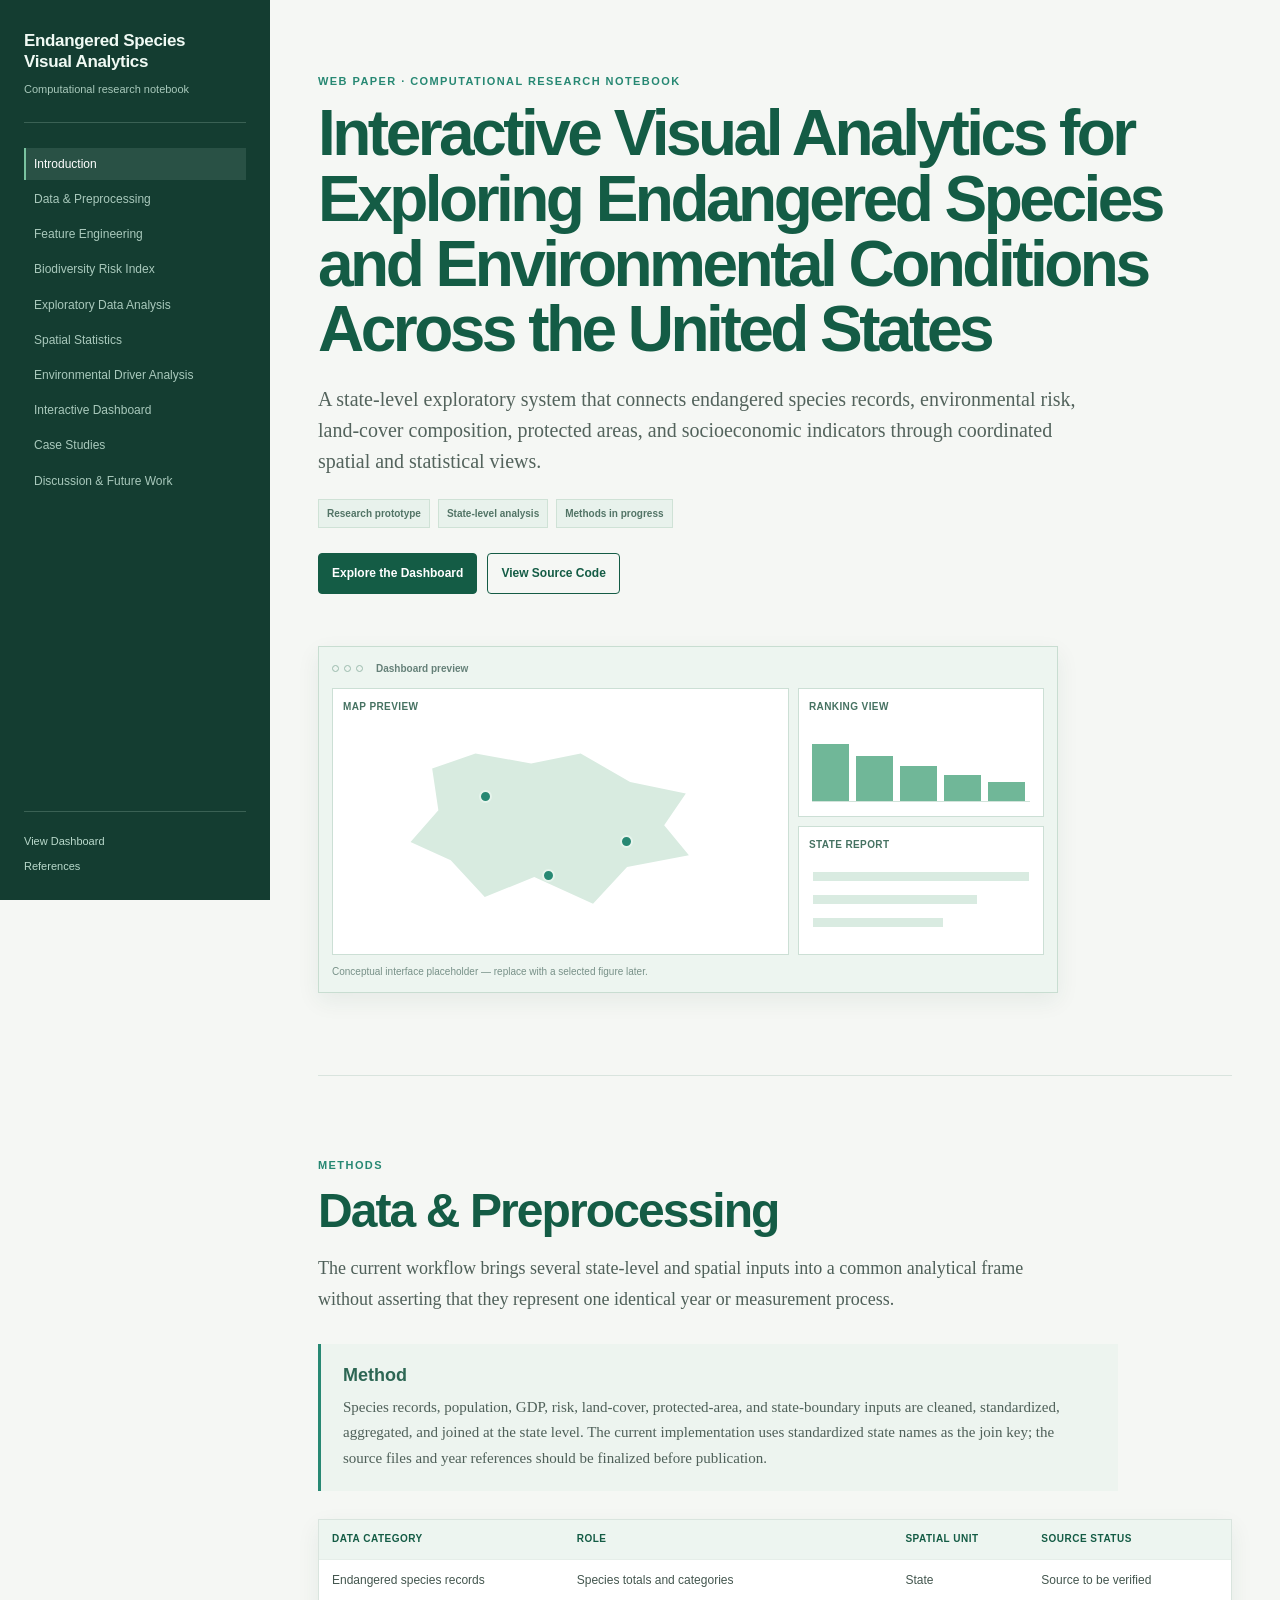
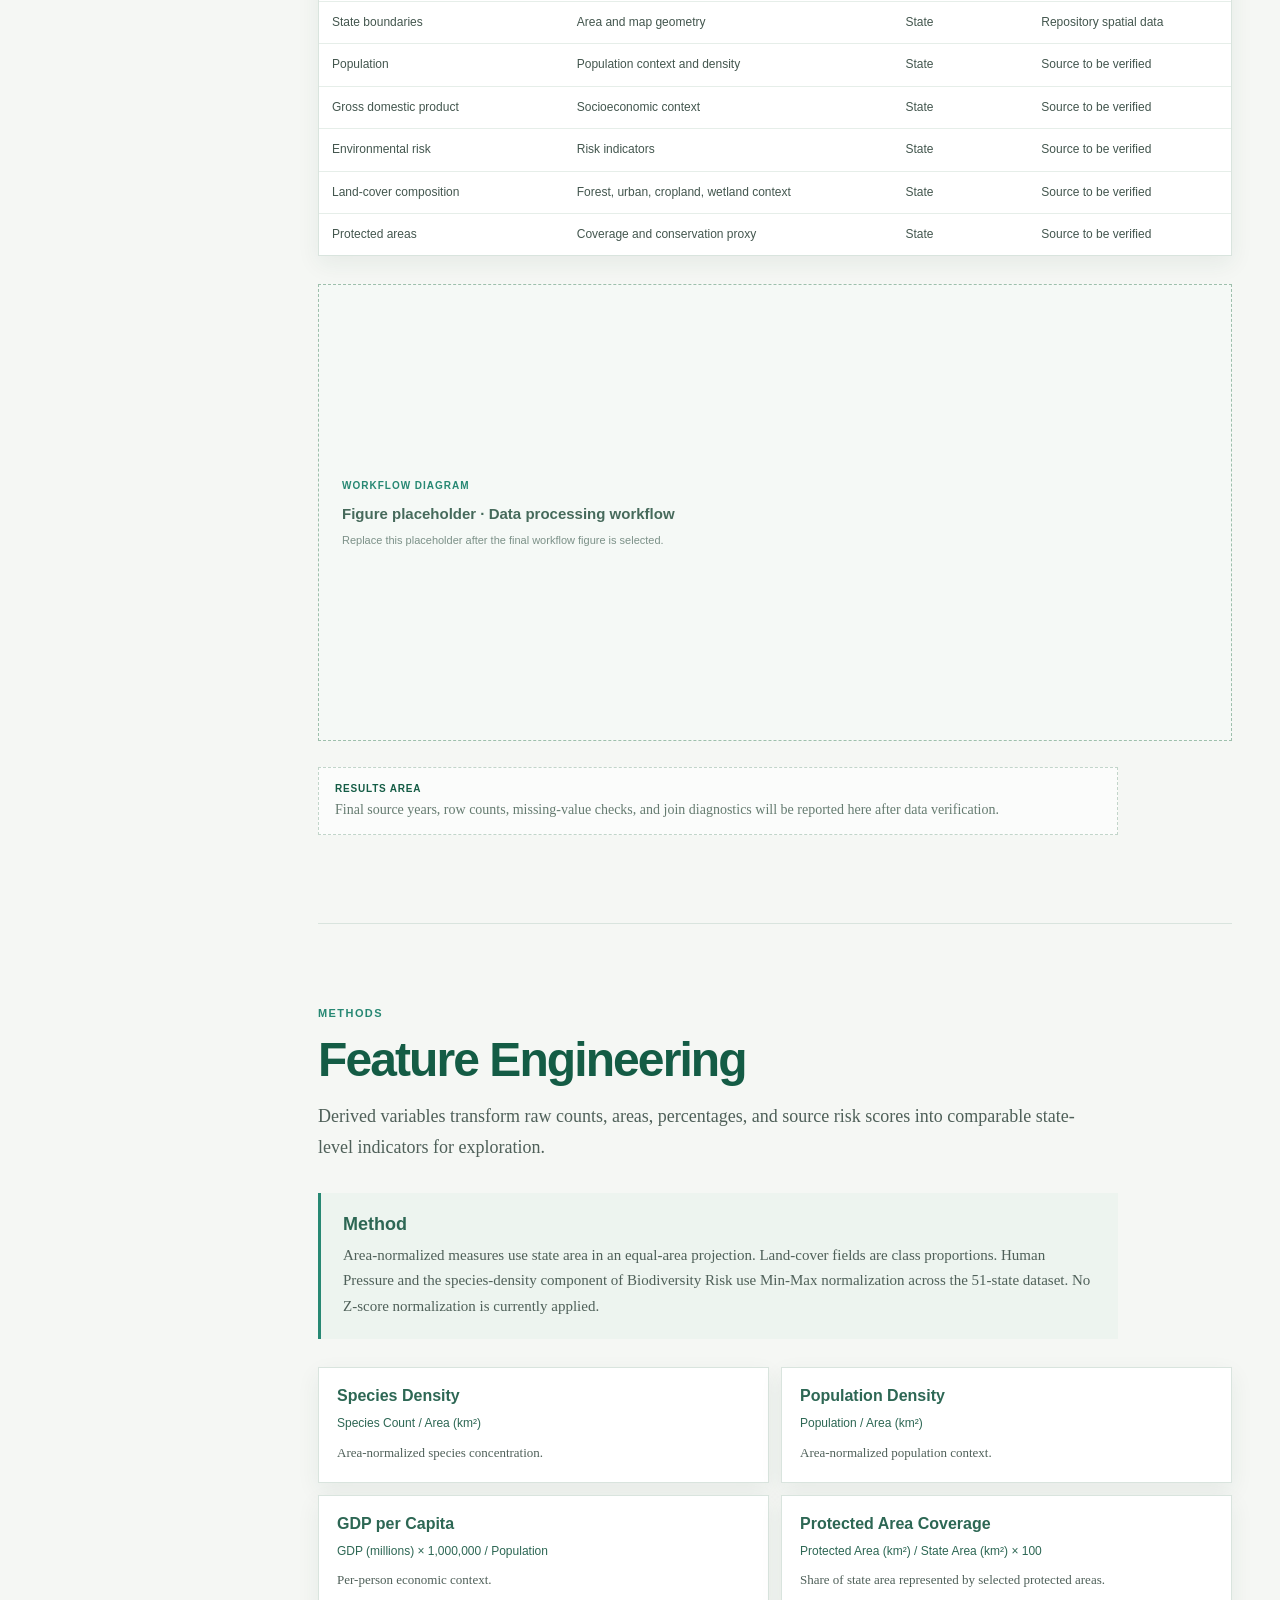
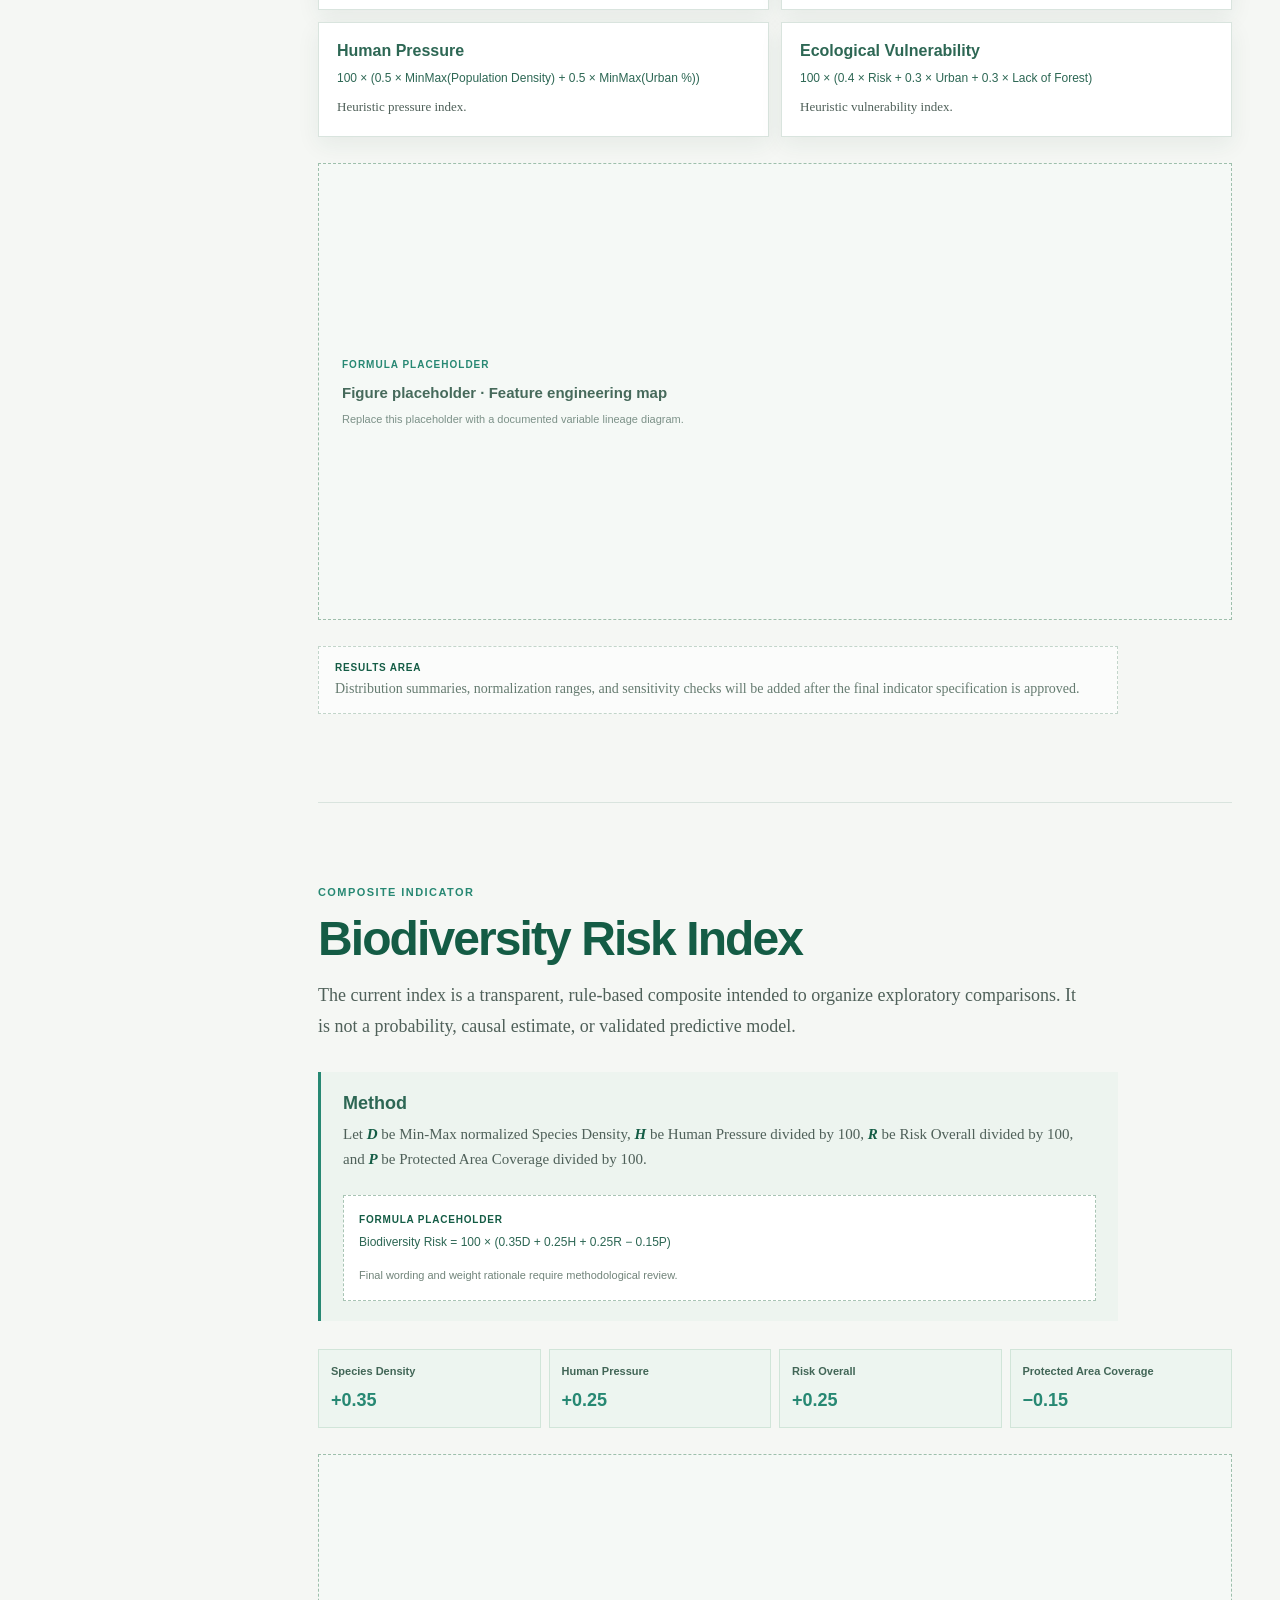
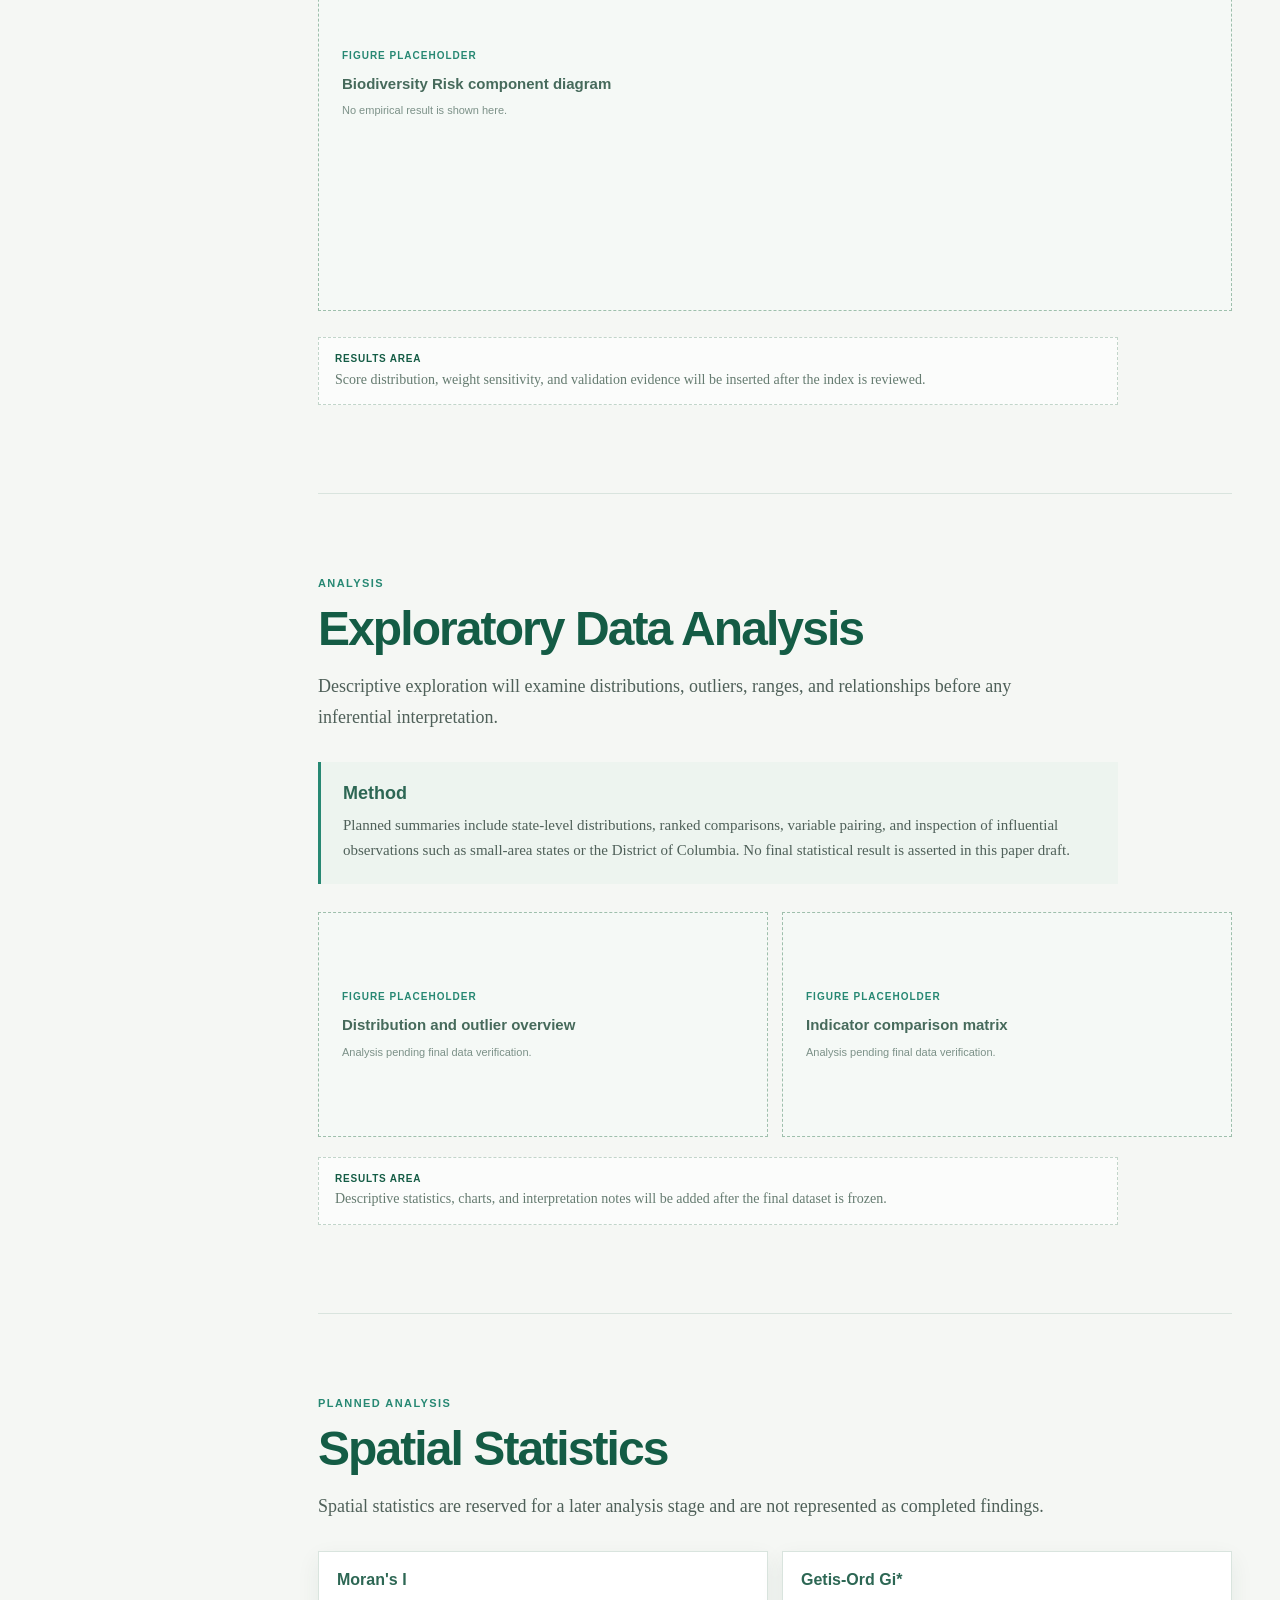
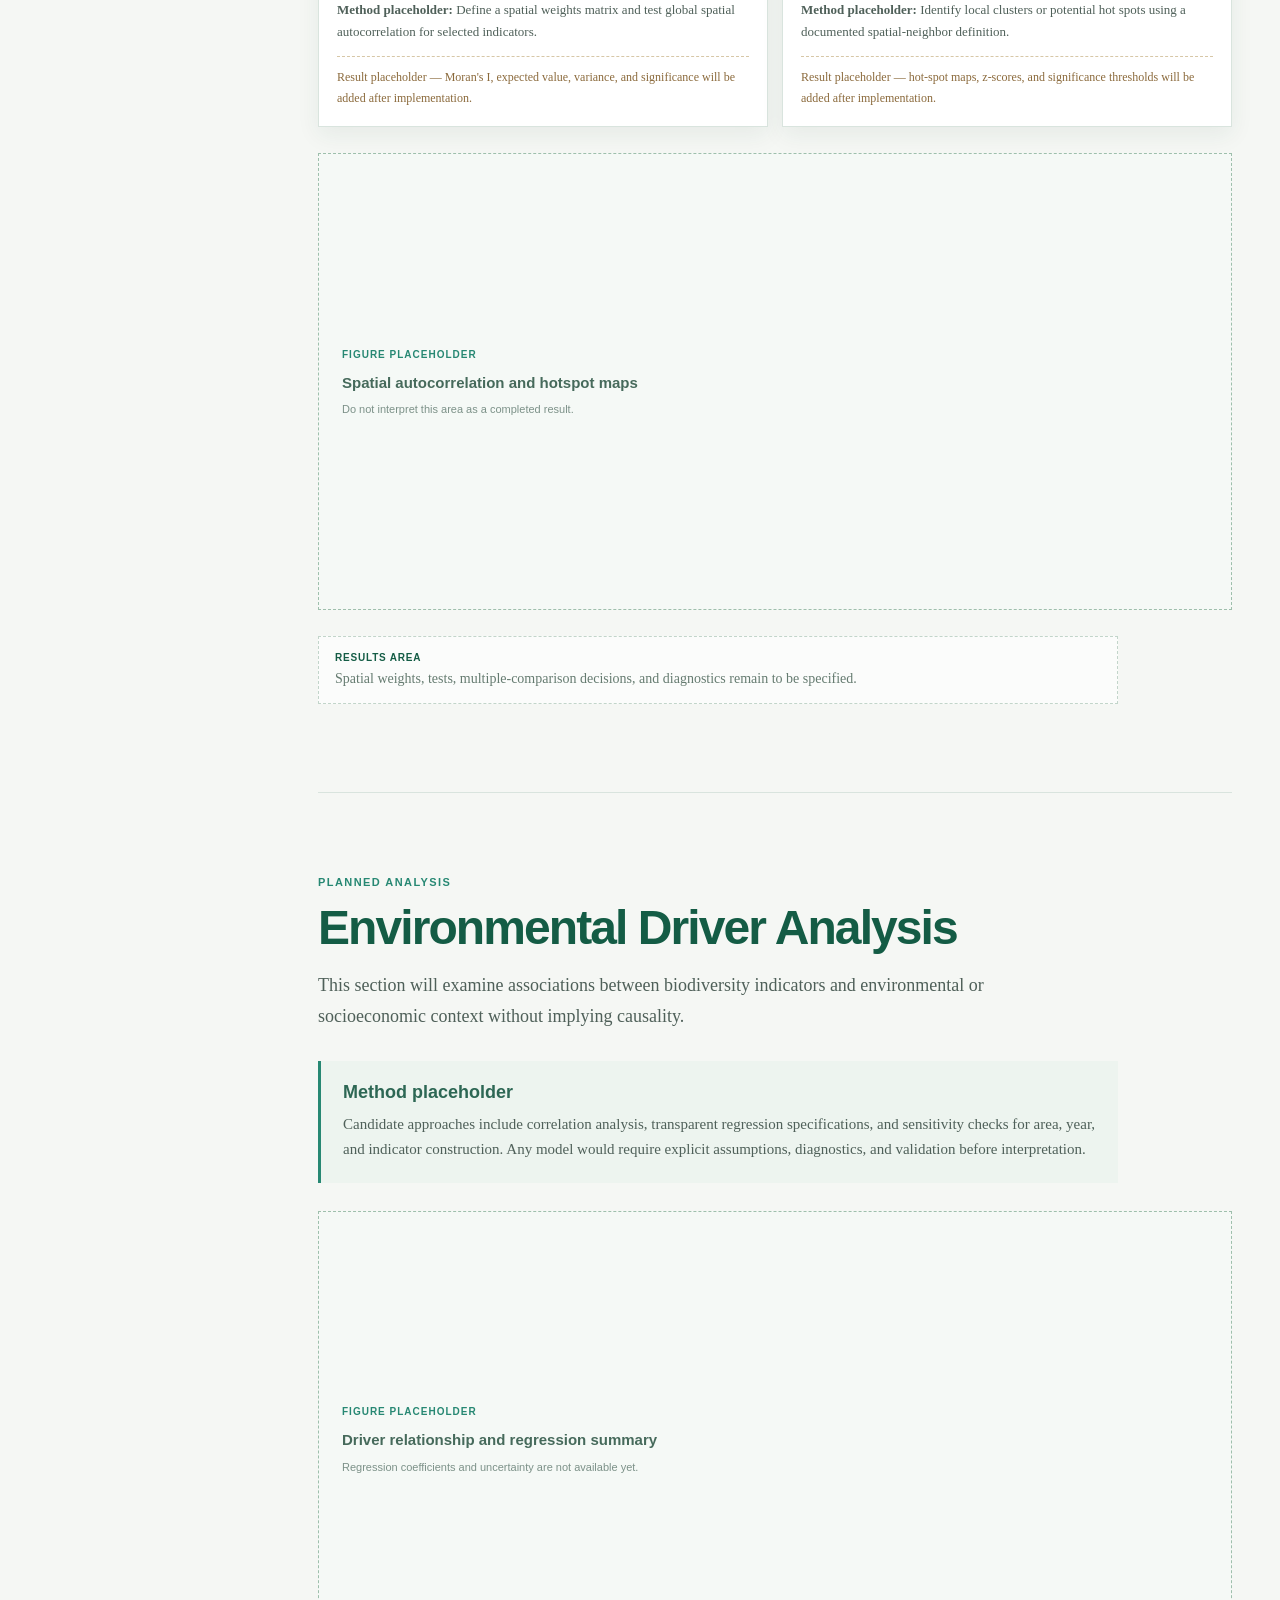
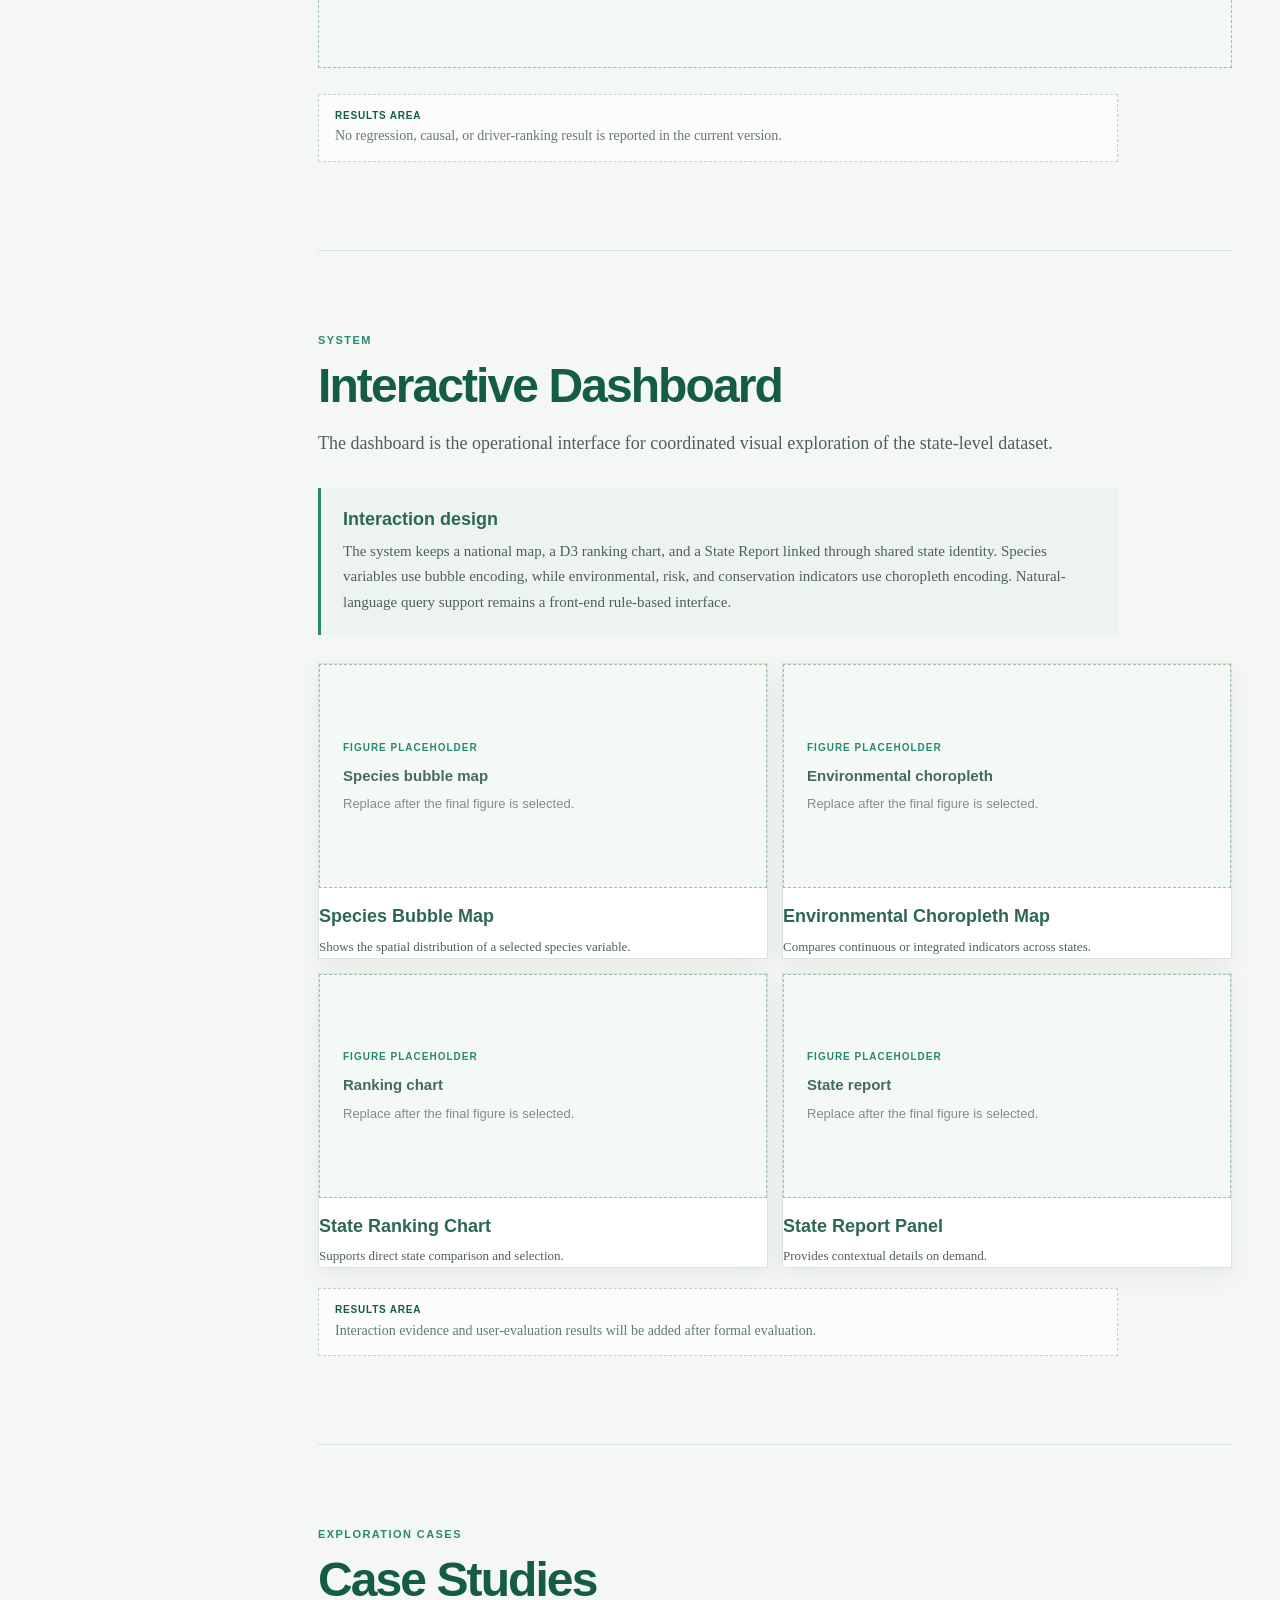
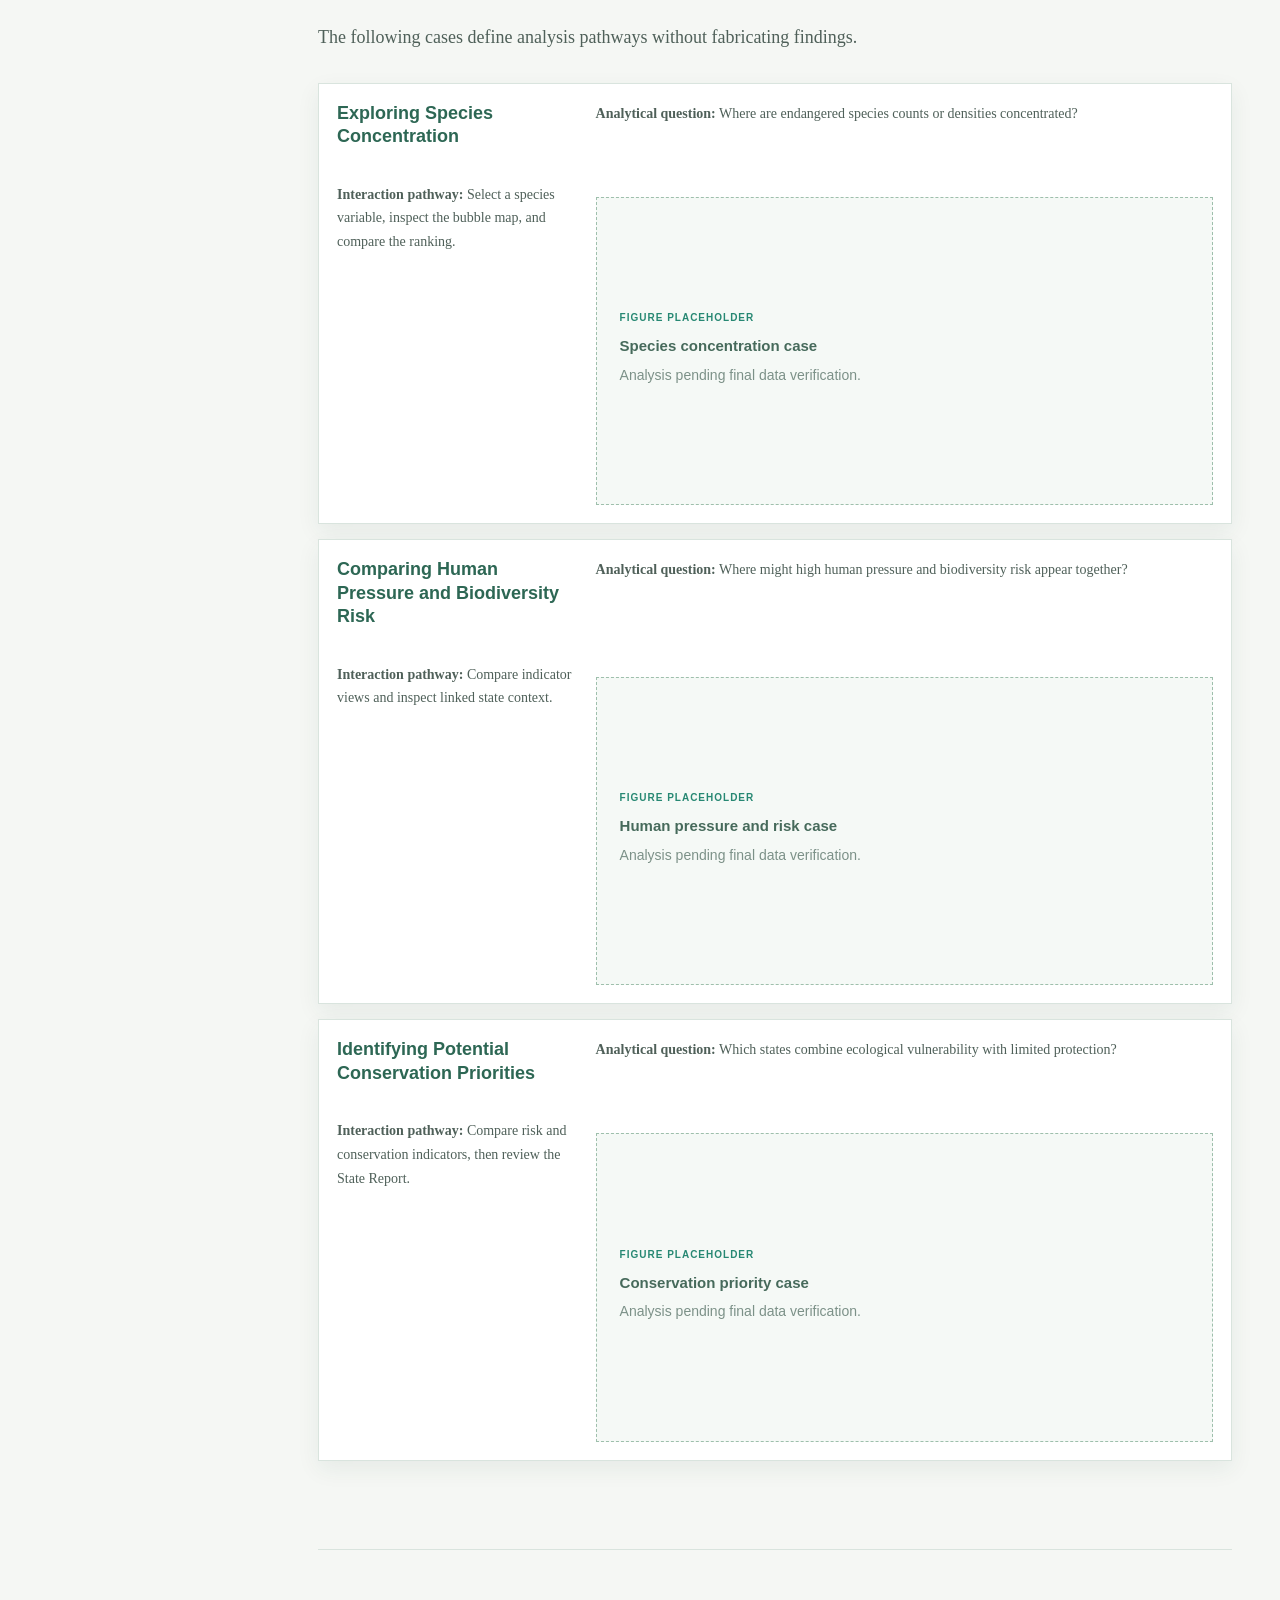
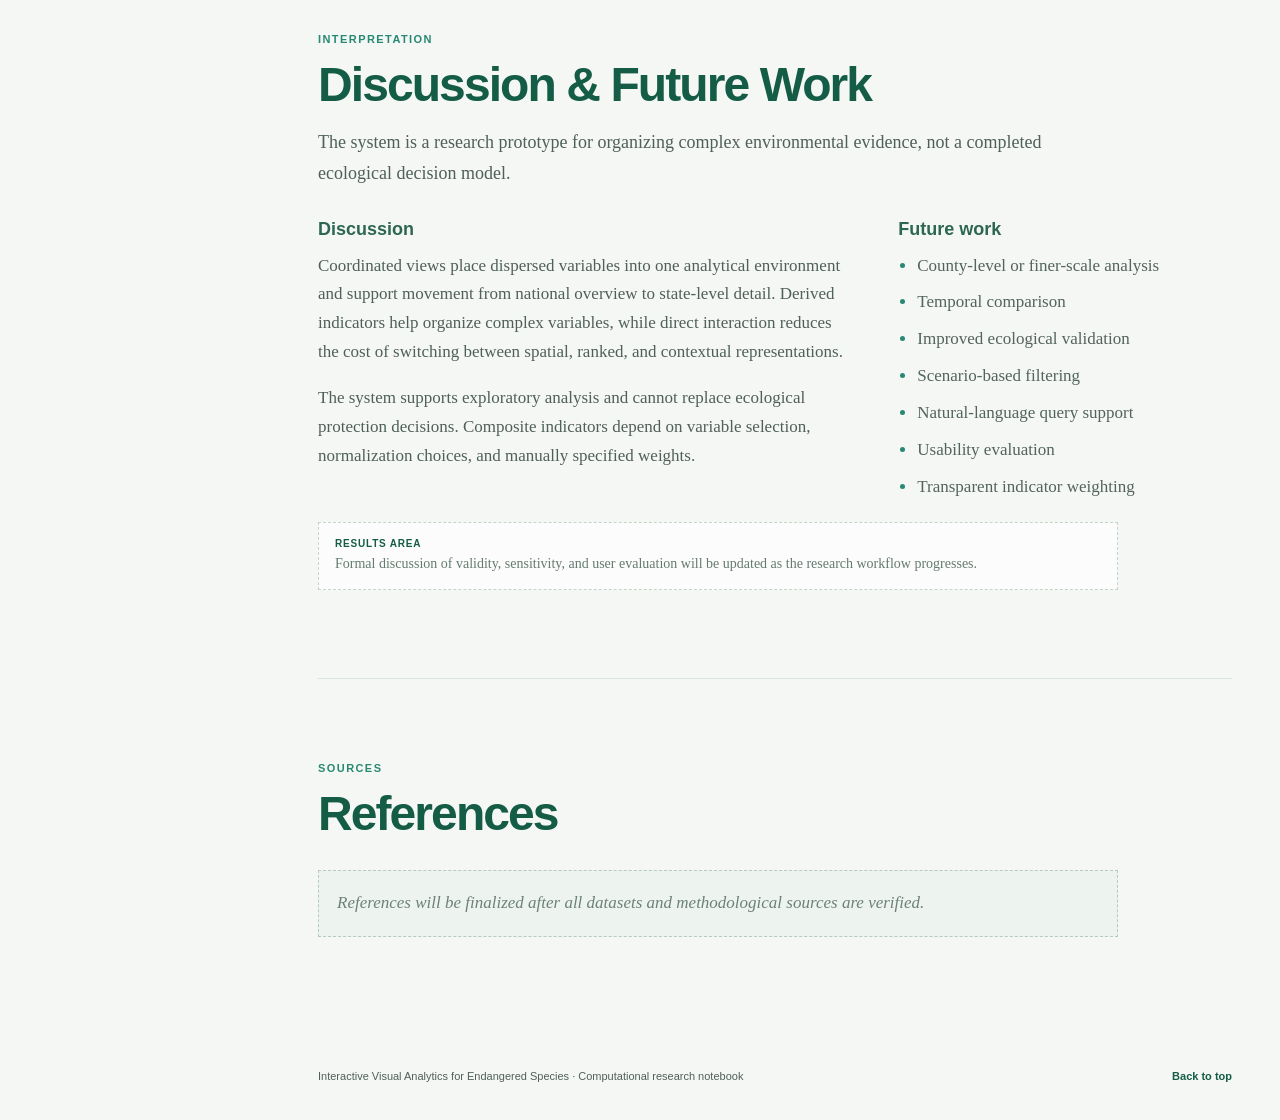
==== commit c4129a36: "research pub" ====
--- a/paper/index.html
+++ b/paper/index.html
@@ -3,215 +3,117 @@
 <head>
     <meta charset="UTF-8">
     <meta name="viewport" content="width=device-width, initial-scale=1">
-    <meta name="description" content="Web paper for an interactive visual analytics project exploring endangered species and environmental conditions across the United States.">
-    <title>Interactive Visual Analytics for Endangered Species</title>
+    <meta name="description" content="Computational research notebook for interactive visual analytics of endangered species and environmental conditions across the United States.">
+    <title>Endangered Species Visual Analytics · Research Notebook</title>
     <link rel="stylesheet" href="css/style.css">
 </head>
 <body>
-    <header class="site-header" id="top">
-        <div class="nav-shell">
-            <a class="site-mark" href="#overview" aria-label="Web paper overview">Endangered Species VA</a>
-            <button class="nav-toggle" type="button" aria-expanded="false" aria-controls="site-navigation">
-                <span></span><span></span><span></span>
-                <span class="sr-only">Toggle navigation</span>
-            </button>
-            <nav id="site-navigation" class="site-navigation" aria-label="Primary navigation">
-                <a href="#overview">Overview</a>
-                <a href="#data">Data</a>
-                <a href="#methods">Methods</a>
-                <a href="#design">Design</a>
-                <a href="#cases">Cases</a>
-                <a href="#discussion">Discussion</a>
-                <a href="#references">References</a>
-                <a class="nav-dashboard-link" href="../index.html">View Dashboard</a>
-            </nav>
+    <aside class="report-sidebar" id="report-sidebar">
+        <div class="sidebar-brand">
+            <a href="#introduction">Endangered Species<br>Visual Analytics</a>
+            <span>Computational research notebook</span>
         </div>
-    </header>
+        <button class="sidebar-toggle" type="button" aria-expanded="false" aria-controls="sidebar-navigation">
+            <span></span><span></span><span></span><span class="sr-only">Toggle chapters</span>
+        </button>
+        <nav id="sidebar-navigation" class="chapter-navigation" aria-label="Paper chapters">
+            <a href="#introduction">Introduction</a>
+            <a href="#data-preprocessing">Data &amp; Preprocessing</a>
+            <a href="#feature-engineering">Feature Engineering</a>
+            <a href="#biodiversity-risk">Biodiversity Risk Index</a>
+            <a href="#exploratory-data-analysis">Exploratory Data Analysis</a>
+            <a href="#spatial-statistics">Spatial Statistics</a>
+            <a href="#environmental-drivers">Environmental Driver Analysis</a>
+            <a href="#interactive-dashboard">Interactive Dashboard</a>
+            <a href="#case-studies">Case Studies</a>
+            <a href="#discussion">Discussion &amp; Future Work</a>
+        </nav>
+        <div class="sidebar-footer">
+            <a href="../index.html">View Dashboard</a>
+            <a href="#references">References</a>
+        </div>
+    </aside>
 
-    <main>
-        <section class="hero section-shell" id="overview">
-            <div class="hero-copy">
-                <p class="eyebrow">WEB PAPER · INTERACTIVE VISUAL ANALYTICS</p>
-                <h1>Interactive Visual Analytics for Exploring Endangered Species and Environmental Conditions Across the United States</h1>
-                <p class="hero-subtitle">A web-based dashboard that brings together endangered species records, environmental risk, land-cover composition, protected areas, and socioeconomic indicators for coordinated state-level exploration.</p>
-                <div class="hero-actions">
-                    <a class="button button-primary" href="../index.html">Explore the Dashboard</a>
-                    <!-- TODO: Replace # with the final GitHub repository URL. -->
-                    <a class="button button-secondary" href="#">View Source Code</a>
-                </div>
-                <p class="hero-note">A project paper describing the data workflow, interaction model, and exploratory analysis system.</p>
-            </div>
-            <div class="dashboard-preview" aria-label="Abstract dashboard preview placeholder">
-                <div class="preview-window-bar"><span></span><span></span><span></span><strong>Dashboard preview</strong></div>
-                <div class="preview-layout">
-                    <div class="preview-map-module">
-                        <span class="preview-label">Map Preview</span>
-                        <div class="preview-map-shape"></div>
-                        <i class="preview-dot dot-one"></i><i class="preview-dot dot-two"></i><i class="preview-dot dot-three"></i>
-                    </div>
-                    <div class="preview-side-stack">
-                        <div class="preview-ranking-module"><span class="preview-label">Ranking View</span><div class="preview-bars"><i></i><i></i><i></i><i></i><i></i></div></div>
-                        <div class="preview-report-module"><span class="preview-label">State Report</span><b></b><b></b><b></b></div>
-                    </div>
-                </div>
-                <p class="preview-caption">Conceptual interface placeholder — replace with a selected figure later.</p>
-            </div>
+    <main class="research-content" id="top">
+        <section class="report-hero" id="introduction">
+            <p class="eyebrow">WEB PAPER · COMPUTATIONAL RESEARCH NOTEBOOK</p>
+            <h1>Interactive Visual Analytics for Exploring Endangered Species and Environmental Conditions Across the United States</h1>
+            <p class="hero-subtitle">A state-level exploratory system that connects endangered species records, environmental risk, land-cover composition, protected areas, and socioeconomic indicators through coordinated spatial and statistical views.</p>
+            <div class="hero-meta"><span>Research prototype</span><span>State-level analysis</span><span>Methods in progress</span></div>
+            <div class="hero-actions"><a class="button button-primary" href="../index.html">Explore the Dashboard</a><!-- TODO: Replace # with the final GitHub repository URL. --><a class="button button-secondary" href="#">View Source Code</a></div>
+            <div class="dashboard-preview" aria-label="Abstract dashboard preview placeholder"><div class="preview-window-bar"><span></span><span></span><span></span><strong>Dashboard preview</strong></div><div class="preview-layout"><div class="preview-map-module"><span class="preview-label">Map Preview</span><div class="preview-map-shape"></div><i class="preview-dot dot-one"></i><i class="preview-dot dot-two"></i><i class="preview-dot dot-three"></i></div><div class="preview-side-stack"><div class="preview-ranking-module"><span class="preview-label">Ranking View</span><div class="preview-bars"><i></i><i></i><i></i><i></i><i></i></div></div><div class="preview-report-module"><span class="preview-label">State Report</span><b></b><b></b><b></b></div></div></div><p class="preview-caption">Conceptual interface placeholder — replace with a selected figure later.</p></div>
         </section>
 
-        <section class="paper-section narrow-section" id="abstract">
-            <p class="section-kicker">Abstract</p>
-            <h2>Abstract</h2>
-            <p>This project develops an interactive visual analytics dashboard for exploring endangered species and related environmental conditions across U.S. states. The system brings together state-level species records, environmental risk, land-cover composition, protected areas, population, and economic indicators in a coordinated interface.</p>
-            <p>Linked map, ranking, and state-report views support a progression from national overview to state-level detail. The project is designed for exploratory analysis: it helps users compare conditions, identify patterns worth investigating, and understand how derived indicators organize a complex collection of variables.</p>
+        <section class="research-section" id="data-preprocessing">
+            <div class="section-heading"><p class="section-kicker">Methods</p><h2>Data &amp; Preprocessing</h2><p class="section-lead">The current workflow brings several state-level and spatial inputs into a common analytical frame without asserting that they represent one identical year or measurement process.</p></div>
+            <div class="method-block"><h3>Method</h3><p>Species records, population, GDP, risk, land-cover, protected-area, and state-boundary inputs are cleaned, standardized, aggregated, and joined at the state level. The current implementation uses standardized state names as the join key; the source files and year references should be finalized before publication.</p></div>
+            <div class="table-wrap"><table><thead><tr><th>Data category</th><th>Role</th><th>Spatial unit</th><th>Source status</th></tr></thead><tbody><tr><td>Endangered species records</td><td>Species totals and categories</td><td>State</td><td>Source to be verified</td></tr><tr><td>State boundaries</td><td>Area and map geometry</td><td>State</td><td>Repository spatial data</td></tr><tr><td>Population</td><td>Population context and density</td><td>State</td><td>Source to be verified</td></tr><tr><td>Gross domestic product</td><td>Socioeconomic context</td><td>State</td><td>Source to be verified</td></tr><tr><td>Environmental risk</td><td>Risk indicators</td><td>State</td><td>Source to be verified</td></tr><tr><td>Land-cover composition</td><td>Forest, urban, cropland, wetland context</td><td>State</td><td>Source to be verified</td></tr><tr><td>Protected areas</td><td>Coverage and conservation proxy</td><td>State</td><td>Source to be verified</td></tr></tbody></table></div>
+            <div class="figure-placeholder"><span class="figure-label">Workflow diagram</span><strong>Figure placeholder · Data processing workflow</strong><p>Replace this placeholder after the final workflow figure is selected.</p></div>
+            <div class="result-placeholder"><strong>Results area</strong><span>Final source years, row counts, missing-value checks, and join diagnostics will be reported here after data verification.</span></div>
         </section>
 
-        <section class="paper-section" id="background">
-            <div class="section-shell">
-                <p class="section-kicker">Context</p>
-                <h2>Background and Motivation</h2>
-                <div class="reading-grid">
-                    <div>
-                        <p>Endangered species distribution cannot be understood through species counts alone. A state with many recorded species may also experience substantial human pressure, environmental risk, or uneven conservation protection. These conditions provide context for interpreting where biodiversity is visible and where additional attention may be warranted.</p>
-                        <p>In practice, the relevant information is distributed across datasets with different structures, units, and time references. A single-variable map can reveal one pattern while making it difficult to compare related factors. This project therefore treats coordination between views as part of the analytical method.</p>
-                    </div>
-                    <aside class="callout"><strong>Exploratory orientation</strong><p>The dashboard is intended to support questions and comparisons, not to present a final causal explanation or replace ecological assessment.</p></aside>
-                </div>
-            </div>
+        <section class="research-section" id="feature-engineering">
+            <div class="section-heading"><p class="section-kicker">Methods</p><h2>Feature Engineering</h2><p class="section-lead">Derived variables transform raw counts, areas, percentages, and source risk scores into comparable state-level indicators for exploration.</p></div>
+            <div class="method-block"><h3>Method</h3><p>Area-normalized measures use state area in an equal-area projection. Land-cover fields are class proportions. Human Pressure and the species-density component of Biodiversity Risk use Min-Max normalization across the 51-state dataset. No Z-score normalization is currently applied.</p></div>
+            <div class="formula-grid"><article><h3>Species Density</h3><code>Species Count / Area (km²)</code><p>Area-normalized species concentration.</p></article><article><h3>Population Density</h3><code>Population / Area (km²)</code><p>Area-normalized population context.</p></article><article><h3>GDP per Capita</h3><code>GDP (millions) × 1,000,000 / Population</code><p>Per-person economic context.</p></article><article><h3>Protected Area Coverage</h3><code>Protected Area (km²) / State Area (km²) × 100</code><p>Share of state area represented by selected protected areas.</p></article><article><h3>Human Pressure</h3><code>100 × (0.5 × MinMax(Population Density) + 0.5 × MinMax(Urban %))</code><p>Heuristic pressure index.</p></article><article><h3>Ecological Vulnerability</h3><code>100 × (0.4 × Risk + 0.3 × Urban + 0.3 × Lack of Forest)</code><p>Heuristic vulnerability index.</p></article></div>
+            <div class="figure-placeholder"><span class="figure-label">Formula placeholder</span><strong>Figure placeholder · Feature engineering map</strong><p>Replace this placeholder with a documented variable lineage diagram.</p></div>
+            <div class="result-placeholder"><strong>Results area</strong><span>Distribution summaries, normalization ranges, and sensitivity checks will be added after the final indicator specification is approved.</span></div>
         </section>
 
-        <section class="paper-section" id="questions">
-            <div class="section-shell">
-                <p class="section-kicker">Inquiry</p>
-                <h2>Project Questions</h2>
-                <p class="section-intro">The interface is organized around open-ended questions that guide exploration rather than formal hypotheses.</p>
-                <div class="question-grid">
-                    <article class="question-card"><h3>Where are endangered species concentrated?</h3><p>Compare species counts and density while keeping geographic context visible.</p></article>
-                    <article class="question-card"><h3>How do environmental and socioeconomic conditions vary among states?</h3><p>Switch indicator views to examine differences in habitat, population, and economic context.</p></article>
-                    <article class="question-card"><h3>Where do high biodiversity value and high human pressure overlap?</h3><p>Use coordinated highlighting to look for states that merit closer inspection.</p></article>
-                    <article class="question-card"><h3>Which states exhibit combined ecological vulnerability and limited conservation protection?</h3><p>Combine risk and conservation indicators as a starting point for prioritization discussions.</p></article>
-                </div>
-            </div>
+        <section class="research-section" id="biodiversity-risk">
+            <div class="section-heading"><p class="section-kicker">Composite indicator</p><h2>Biodiversity Risk Index</h2><p class="section-lead">The current index is a transparent, rule-based composite intended to organize exploratory comparisons. It is not a probability, causal estimate, or validated predictive model.</p></div>
+            <div class="method-block"><h3>Method</h3><p>Let <em>D</em> be Min-Max normalized Species Density, <em>H</em> be Human Pressure divided by 100, <em>R</em> be Risk Overall divided by 100, and <em>P</em> be Protected Area Coverage divided by 100.</p><div class="formula-placeholder"><strong>Formula placeholder</strong><code>Biodiversity Risk = 100 × (0.35D + 0.25H + 0.25R − 0.15P)</code><span>Final wording and weight rationale require methodological review.</span></div></div>
+            <div class="weight-table"><div><strong>Species Density</strong><span>+0.35</span></div><div><strong>Human Pressure</strong><span>+0.25</span></div><div><strong>Risk Overall</strong><span>+0.25</span></div><div><strong>Protected Area Coverage</strong><span>−0.15</span></div></div>
+            <div class="figure-placeholder"><span class="figure-label">Figure placeholder</span><strong>Biodiversity Risk component diagram</strong><p>No empirical result is shown here.</p></div>
+            <div class="result-placeholder"><strong>Results area</strong><span>Score distribution, weight sensitivity, and validation evidence will be inserted after the index is reviewed.</span></div>
         </section>
 
-        <section class="paper-section" id="data">
-            <div class="section-shell">
-                <p class="section-kicker">Inputs</p>
-                <h2>Data and Indicators</h2>
-                <p class="section-intro">The project uses state-level records and spatial boundaries already represented in the repository. Dataset provenance and year alignment remain part of the documentation work.</p>
-                <div class="table-wrap">
-                    <table>
-                        <thead><tr><th>Data category</th><th>Role in the project</th><th>Spatial unit</th><th>Source</th></tr></thead>
-                        <tbody>
-                            <tr><td>Endangered species records</td><td>Species totals and taxonomic categories</td><td>State</td><td>Source to be verified</td></tr>
-                            <tr><td>State boundaries</td><td>Map geometry and spatial context</td><td>State</td><td>Repository spatial data</td></tr>
-                            <tr><td>Population</td><td>Population context and density</td><td>State</td><td>Source to be verified</td></tr>
-                            <tr><td>Gross domestic product</td><td>Socioeconomic comparison</td><td>State</td><td>Source to be verified</td></tr>
-                            <tr><td>Environmental risk</td><td>Risk and vulnerability indicators</td><td>State</td><td>Source to be verified</td></tr>
-                            <tr><td>Land-cover composition</td><td>Forest, urban, cropland, and wetland context</td><td>State</td><td>Source to be verified</td></tr>
-                            <tr><td>Protected areas</td><td>Conservation coverage and effectiveness measures</td><td>State</td><td>Source to be verified</td></tr>
-                        </tbody>
-                    </table>
-                </div>
-                <div class="variable-list-block">
-                    <h3>Primary variables</h3>
-                    <div class="variable-list"><span>Species Count</span><span>Species Density</span><span>Population Density</span><span>GDP per Capita</span><span>Forest Percentage</span><span>Urban Percentage</span><span>Cropland Percentage</span><span>Wetland Percentage</span><span>Protected Area Percentage</span><span>Human Pressure</span><span>Conservation Effectiveness</span><span>Ecological Vulnerability</span><span>Biodiversity Risk</span></div>
-                </div>
-            </div>
+        <section class="research-section" id="exploratory-data-analysis">
+            <div class="section-heading"><p class="section-kicker">Analysis</p><h2>Exploratory Data Analysis</h2><p class="section-lead">Descriptive exploration will examine distributions, outliers, ranges, and relationships before any inferential interpretation.</p></div>
+            <div class="method-block"><h3>Method</h3><p>Planned summaries include state-level distributions, ranked comparisons, variable pairing, and inspection of influential observations such as small-area states or the District of Columbia. No final statistical result is asserted in this paper draft.</p></div>
+            <div class="analysis-grid"><div class="figure-placeholder"><span class="figure-label">Figure placeholder</span><strong>Distribution and outlier overview</strong><p>Analysis pending final data verification.</p></div><div class="figure-placeholder"><span class="figure-label">Figure placeholder</span><strong>Indicator comparison matrix</strong><p>Analysis pending final data verification.</p></div></div>
+            <div class="result-placeholder"><strong>Results area</strong><span>Descriptive statistics, charts, and interpretation notes will be added after the final dataset is frozen.</span></div>
         </section>
 
-        <section class="paper-section" id="methods">
-            <div class="section-shell">
-                <p class="section-kicker">Workflow</p>
-                <h2>Data Processing and Feature Engineering</h2>
-                <p class="section-intro">Processing is organized as a reproducible sequence that moves from source files to dashboard-ready spatial and tabular outputs.</p>
-                <div class="process-flow" aria-label="Data processing workflow">
-                    <div>Raw Data</div><span>→</span><div>Cleaning and Standardization</div><span>→</span><div>State-Level Aggregation</div><span>→</span><div>Variable Engineering</div><span>→</span><div>Spatial Join</div><span>→</span><div>CSV and GeoJSON Outputs</div><span>→</span><div>Interactive Dashboard</div>
-                </div>
-                <div class="definition-grid">
-                    <article><h3>Species Density</h3><p>A normalized view of recorded species relative to state area, making states of different sizes easier to compare.</p></article>
-                    <article><h3>Human Pressure</h3><p>A composite indicator that organizes human and socioeconomic pressure into a comparable state-level signal.</p></article>
-                    <article><h3>Conservation Effectiveness</h3><p>An indicator intended to summarize the relationship between protected-area coverage and conservation conditions.</p></article>
-                    <article><h3>Ecological Vulnerability</h3><p>A combined view of environmental exposure and sensitivity used to support risk-oriented exploration.</p></article>
-                    <article><h3>Biodiversity Risk</h3><p>A synthesized indicator that helps compare states across biodiversity-related risk dimensions.</p></article>
-                </div>
-                <div class="figure-placeholder figure-wide"><span class="figure-label">Figure 02</span><strong>Data processing workflow</strong><p>Replace this placeholder after the final workflow figure is selected.</p></div>
-            </div>
+        <section class="research-section" id="spatial-statistics">
+            <div class="section-heading"><p class="section-kicker">Planned analysis</p><h2>Spatial Statistics</h2><p class="section-lead">Spatial statistics are reserved for a later analysis stage and are not represented as completed findings.</p></div>
+            <div class="analysis-grid"><article class="method-card"><h3>Moran's I</h3><p><strong>Method placeholder:</strong> Define a spatial weights matrix and test global spatial autocorrelation for selected indicators.</p><p class="placeholder-note">Result placeholder — Moran's I, expected value, variance, and significance will be added after implementation.</p></article><article class="method-card"><h3>Getis-Ord Gi*</h3><p><strong>Method placeholder:</strong> Identify local clusters or potential hot spots using a documented spatial-neighbor definition.</p><p class="placeholder-note">Result placeholder — hot-spot maps, z-scores, and significance thresholds will be added after implementation.</p></article></div>
+            <div class="figure-placeholder"><span class="figure-label">Figure placeholder</span><strong>Spatial autocorrelation and hotspot maps</strong><p>Do not interpret this area as a completed result.</p></div>
+            <div class="result-placeholder"><strong>Results area</strong><span>Spatial weights, tests, multiple-comparison decisions, and diagnostics remain to be specified.</span></div>
         </section>
 
-        <section class="paper-section" id="design">
-            <div class="section-shell">
-                <p class="section-kicker">Interaction model</p>
-                <h2>Visual and Interaction Design</h2>
-                <div class="reading-grid">
-                    <div><p>The dashboard follows an overview-first strategy: the national map establishes spatial context, while details become available through state selection, ranking, and the report panel. This supports progressive disclosure without removing the surrounding comparison context.</p><p>Coordinated multiple views use a shared state identity. A state selected on the map or ranking chart is reflected in the report, while map and chart encodings complement one another rather than duplicating the same visual task.</p></div>
-                    <ul class="principle-list"><li>Overview first, details on demand</li><li>Coordinated multiple views</li><li>Consistent state selection</li><li>Progressive disclosure</li><li>Map and chart complementarity</li><li>Direct comparison through ranking</li><li>State-level contextual reporting</li></ul>
-                </div>
-                <div class="figure-placeholder figure-wide"><span class="figure-label">Figure 07</span><strong>Interaction flow</strong><p>Replace this placeholder after the final interaction diagram is selected.</p></div>
-            </div>
+        <section class="research-section" id="environmental-drivers">
+            <div class="section-heading"><p class="section-kicker">Planned analysis</p><h2>Environmental Driver Analysis</h2><p class="section-lead">This section will examine associations between biodiversity indicators and environmental or socioeconomic context without implying causality.</p></div>
+            <div class="method-block"><h3>Method placeholder</h3><p>Candidate approaches include correlation analysis, transparent regression specifications, and sensitivity checks for area, year, and indicator construction. Any model would require explicit assumptions, diagnostics, and validation before interpretation.</p></div>
+            <div class="figure-placeholder"><span class="figure-label">Figure placeholder</span><strong>Driver relationship and regression summary</strong><p>Regression coefficients and uncertainty are not available yet.</p></div>
+            <div class="result-placeholder"><strong>Results area</strong><span>No regression, causal, or driver-ranking result is reported in the current version.</span></div>
         </section>
 
-        <section class="paper-section" id="components">
-            <div class="section-shell">
-                <p class="section-kicker">Interface</p>
-                <h2>Dashboard Components</h2>
-                <div class="component-grid">
-                    <article class="component-card"><div class="figure-placeholder"><span class="figure-label">Figure 03</span><strong>Species bubble map</strong><p>Replace this placeholder after the final figure is selected.</p></div><h3>Species Bubble Map</h3><dl><dt>Purpose</dt><dd>Show the geographic distribution of a selected species variable.</dd><dt>Why this form</dt><dd>Bubble size supports an immediate spatial comparison while preserving state boundaries.</dd><dt>Interaction</dt><dd>Hover and click connect map marks to labels and the State Report.</dd></dl></article>
-                    <article class="component-card"><div class="figure-placeholder"><span class="figure-label">Figure 04</span><strong>Environmental choropleth</strong><p>Replace this placeholder after the final figure is selected.</p></div><h3>Environmental Choropleth Map</h3><dl><dt>Purpose</dt><dd>Compare environmental, risk, socioeconomic, and conservation indicators.</dd><dt>Why this form</dt><dd>Color intensity communicates regional variation across a shared geographic frame.</dd><dt>Interaction</dt><dd>Changing the variable updates the map legend and linked ranking.</dd></dl></article>
-                    <article class="component-card"><div class="figure-placeholder"><span class="figure-label">Figure 05</span><strong>Ranking chart</strong><p>Replace this placeholder after the final figure is selected.</p></div><h3>State Ranking Chart</h3><dl><dt>Purpose</dt><dd>Make relative state differences explicit through direct comparison.</dd><dt>Why this form</dt><dd>Ordered bars reveal rank and spread more directly than a map alone.</dd><dt>Interaction</dt><dd>Clicking a bar selects the same state in the report and map.</dd></dl></article>
-                    <article class="component-card"><div class="figure-placeholder"><span class="figure-label">Figure 06</span><strong>State report</strong><p>Replace this placeholder after the final figure is selected.</p></div><h3>State Report Panel</h3><dl><dt>Purpose</dt><dd>Provide contextual biodiversity, habitat, risk, and conservation details.</dd><dt>Why this form</dt><dd>A structured report supports details on demand without changing the map view.</dd><dt>Interaction</dt><dd>It stays synchronized with map and chart selections.</dd></dl></article>
-                </div>
-            </div>
+        <section class="research-section" id="interactive-dashboard">
+            <div class="section-heading"><p class="section-kicker">System</p><h2>Interactive Dashboard</h2><p class="section-lead">The dashboard is the operational interface for coordinated visual exploration of the state-level dataset.</p></div>
+            <div class="method-block"><h3>Interaction design</h3><p>The system keeps a national map, a D3 ranking chart, and a State Report linked through shared state identity. Species variables use bubble encoding, while environmental, risk, and conservation indicators use choropleth encoding. Natural-language query support remains a front-end rule-based interface.</p></div>
+            <div class="component-grid"><article class="component-card"><div class="figure-placeholder"><span class="figure-label">Figure placeholder</span><strong>Species bubble map</strong><p>Replace after the final figure is selected.</p></div><h3>Species Bubble Map</h3><p>Shows the spatial distribution of a selected species variable.</p></article><article class="component-card"><div class="figure-placeholder"><span class="figure-label">Figure placeholder</span><strong>Environmental choropleth</strong><p>Replace after the final figure is selected.</p></div><h3>Environmental Choropleth Map</h3><p>Compares continuous or integrated indicators across states.</p></article><article class="component-card"><div class="figure-placeholder"><span class="figure-label">Figure placeholder</span><strong>Ranking chart</strong><p>Replace after the final figure is selected.</p></div><h3>State Ranking Chart</h3><p>Supports direct state comparison and selection.</p></article><article class="component-card"><div class="figure-placeholder"><span class="figure-label">Figure placeholder</span><strong>State report</strong><p>Replace after the final figure is selected.</p></div><h3>State Report Panel</h3><p>Provides contextual details on demand.</p></article></div>
+            <div class="result-placeholder"><strong>Results area</strong><span>Interaction evidence and user-evaluation results will be added after formal evaluation.</span></div>
         </section>
 
-        <section class="paper-section" id="cases">
-            <div class="section-shell">
-                <p class="section-kicker">Exploration</p>
-                <h2>Exploratory Analysis Cases</h2>
-                <p class="section-intro">These cases define how the system may be used. Results are intentionally left open until the final data and indicator review is complete.</p>
-                <div class="case-list">
-                    <article class="case-card"><div class="case-number">Exploratory case</div><div><h3>Exploring Species Concentration</h3><p><strong>Analytical question:</strong> Where are endangered species counts or densities concentrated?</p><p><strong>Interaction pathway:</strong> Select a species variable, inspect the bubble map, and compare the linked ranking.</p><p><strong>Evidence to capture:</strong> Distribution patterns, notable contrasts, and states selected for follow-up.</p><div class="figure-placeholder"><span class="figure-label">Figure 08</span><strong>Species concentration exploration figure</strong><p>Analysis pending final data verification.</p></div></div></article>
-                    <article class="case-card"><div class="case-number">Exploratory case</div><div><h3>Comparing Human Pressure and Biodiversity Risk</h3><p><strong>Analytical question:</strong> Where might high human pressure and biodiversity risk appear together?</p><p><strong>Interaction pathway:</strong> Switch between indicator views, apply a comparison filter, and inspect state-level context.</p><p><strong>Evidence to capture:</strong> Overlapping patterns and the assumptions behind any comparison.</p><div class="figure-placeholder"><span class="figure-label">Figure 09</span><strong>Human pressure and risk exploration figure</strong><p>Analysis pending final data verification.</p></div></div></article>
-                    <article class="case-card"><div class="case-number">Exploratory case</div><div><h3>Identifying Potential Conservation Priorities</h3><p><strong>Analytical question:</strong> Which states combine ecological vulnerability with limited conservation protection?</p><p><strong>Interaction pathway:</strong> Compare risk and conservation indicators, then review the State Report for context.</p><p><strong>Evidence to capture:</strong> Candidate states, sensitivity to indicator choices, and follow-up questions.</p><div class="figure-placeholder"><span class="figure-label">Figure 10</span><strong>Conservation priority exploration figure</strong><p>Analysis pending final data verification.</p></div></div></article>
-                </div>
-            </div>
+        <section class="research-section" id="case-studies">
+            <div class="section-heading"><p class="section-kicker">Exploration cases</p><h2>Case Studies</h2><p class="section-lead">The following cases define analysis pathways without fabricating findings.</p></div>
+            <div class="case-list"><article class="case-card"><h3>Exploring Species Concentration</h3><p><strong>Analytical question:</strong> Where are endangered species counts or densities concentrated?</p><p><strong>Interaction pathway:</strong> Select a species variable, inspect the bubble map, and compare the ranking.</p><div class="figure-placeholder"><span class="figure-label">Figure placeholder</span><strong>Species concentration case</strong><p>Analysis pending final data verification.</p></div></article><article class="case-card"><h3>Comparing Human Pressure and Biodiversity Risk</h3><p><strong>Analytical question:</strong> Where might high human pressure and biodiversity risk appear together?</p><p><strong>Interaction pathway:</strong> Compare indicator views and inspect linked state context.</p><div class="figure-placeholder"><span class="figure-label">Figure placeholder</span><strong>Human pressure and risk case</strong><p>Analysis pending final data verification.</p></div></article><article class="case-card"><h3>Identifying Potential Conservation Priorities</h3><p><strong>Analytical question:</strong> Which states combine ecological vulnerability with limited protection?</p><p><strong>Interaction pathway:</strong> Compare risk and conservation indicators, then review the State Report.</p><div class="figure-placeholder"><span class="figure-label">Figure placeholder</span><strong>Conservation priority case</strong><p>Analysis pending final data verification.</p></div></article></div>
         </section>
 
-        <section class="paper-section" id="discussion">
-            <div class="section-shell">
-                <p class="section-kicker">Reflection</p>
-                <h2>Discussion</h2>
-                <p>The system places otherwise dispersed variables into one coordinated analysis environment. A national overview can lead into state-level detail without requiring users to leave the spatial context, and linked views reduce the cost of switching between a map, a ranking, and a report.</p>
-                <p>Derived indicators also provide a practical way to organize complex variables for exploration. They can help users formulate comparisons and identify states for closer review, while keeping the underlying variables visible in the report and documentation.</p>
-                <div class="caution-box"><strong>Interpretation boundary</strong><p>This dashboard is designed for exploratory analysis. It cannot directly replace ecological protection decisions, and its composite indicators depend on variable selection, normalization, and modeling assumptions.</p></div>
-            </div>
+        <section class="research-section" id="discussion">
+            <div class="section-heading"><p class="section-kicker">Interpretation</p><h2>Discussion &amp; Future Work</h2><p class="section-lead">The system is a research prototype for organizing complex environmental evidence, not a completed ecological decision model.</p></div>
+            <div class="discussion-grid"><div><h3>Discussion</h3><p>Coordinated views place dispersed variables into one analytical environment and support movement from national overview to state-level detail. Derived indicators help organize complex variables, while direct interaction reduces the cost of switching between spatial, ranked, and contextual representations.</p><p>The system supports exploratory analysis and cannot replace ecological protection decisions. Composite indicators depend on variable selection, normalization choices, and manually specified weights.</p></div><div><h3>Future work</h3><ul class="long-list"><li>County-level or finer-scale analysis</li><li>Temporal comparison</li><li>Improved ecological validation</li><li>Scenario-based filtering</li><li>Natural-language query support</li><li>Usability evaluation</li><li>Transparent indicator weighting</li></ul></div></div>
+            <div class="result-placeholder"><strong>Results area</strong><span>Formal discussion of validity, sensitivity, and user evaluation will be updated as the research workflow progresses.</span></div>
         </section>
 
-        <section class="paper-section" id="limitations">
-            <div class="section-shell">
-                <p class="section-kicker">Scope</p>
-                <h2>Limitations</h2>
-                <ul class="long-list"><li>State-level aggregation may hide local variation.</li><li>Different datasets may represent different years.</li><li>Composite indicators depend on modeling assumptions.</li><li>The dashboard does not establish causality.</li><li>Ecological conditions change over time.</li><li>No formal user evaluation has been conducted.</li></ul>
-            </div>
+        <section class="research-section references-section" id="references">
+            <div class="section-heading"><p class="section-kicker">Sources</p><h2>References</h2></div>
+            <p class="reference-placeholder">References will be finalized after all datasets and methodological sources are verified.</p>
         </section>
 
-        <section class="paper-section" id="future-work">
-            <div class="section-shell">
-                <p class="section-kicker">Next steps</p>
-                <h2>Future Work</h2>
-                <div class="future-grid"><span>County-level or finer-scale analysis</span><span>Temporal comparison</span><span>Improved ecological validation</span><span>Scenario-based filtering</span><span>Natural-language query support</span><span>Usability evaluation</span><span>More transparent indicator weighting</span></div>
-            </div>
-        </section>
-
-        <section class="paper-section" id="conclusion">
-            <div class="section-shell narrow-section"><p class="section-kicker">Closing</p><h2>Conclusion</h2><p>This project combines data processing, spatial analysis, visual encoding, interaction design, and Web development into an exploratory system for endangered species and environmental conditions across the United States. Its central contribution is a coordinated environment in which users can move between overview, comparison, and context while keeping interpretation boundaries visible.</p></div>
-        </section>
-
-        <section class="paper-section" id="references">
-            <div class="section-shell narrow-section"><p class="section-kicker">Sources</p><h2>References</h2><p class="reference-placeholder">References will be finalized after all datasets and methodological sources are verified.</p></div>
-        </section>
+        <footer class="report-footer"><p>Interactive Visual Analytics for Endangered Species · Computational research notebook</p><a href="#top">Back to top</a></footer>
     </main>
-
-    <footer class="site-footer"><div class="section-shell"><p>Interactive Visual Analytics for Endangered Species · Web Paper</p><a href="#top">Back to top</a></div></footer>
     <button class="back-to-top" type="button" aria-label="Back to top">↑</button>
     <script src="js/main.js"></script>
 </body>
--- a/paper/css/style.css
+++ b/paper/css/style.css
@@ -1,281 +1,52 @@
 :root {
-    --paper-bg: #f6f7f3;
+    --paper-bg: #f5f7f4;
     --paper-surface: #ffffff;
-    --paper-ink: #24302d;
-    --paper-muted: #63716c;
-    --paper-soft: #edf3ef;
-    --paper-line: #dbe4df;
-    --paper-green: #176247;
-    --paper-teal: #278875;
-    --paper-accent: #d9eee4;
-    --paper-shadow: 0 8px 24px rgba(35, 65, 52, 0.07);
-    --paper-width: 1180px;
+    --paper-ink: #25322e;
+    --paper-muted: #63736c;
+    --paper-line: #d9e4de;
+    --paper-soft: #edf4ef;
+    --paper-green: #145c45;
+    --paper-teal: #278873;
+    --paper-shadow: 0 8px 22px rgba(35, 69, 53, 0.07);
+    --sidebar-width: 270px;
+    --content-width: 1020px;
 }
 
 * { box-sizing: border-box; }
+html { scroll-behavior: smooth; }
+body { margin: 0; color: var(--paper-ink); background: var(--paper-bg); font-family: Georgia, "Times New Roman", serif; font-size: 17px; line-height: 1.7; }
+a { color: inherit; }
+h1, h2, h3, h4, table, code, button, .eyebrow, .section-kicker, .hero-meta, .button, .report-sidebar, .figure-label, .result-placeholder, .variable-list, .process-flow { font-family: Arial, Helvetica, sans-serif; }
+h1, h2, h3, h4, p { margin-top: 0; }
+h2 { color: var(--paper-green); font-size: clamp(30px, 4vw, 48px); letter-spacing: -0.04em; line-height: 1.08; }
+h3 { color: #2d6754; font-size: 18px; line-height: 1.3; }
+p { color: #4f6059; }
+.sr-only { position: absolute; width: 1px; height: 1px; padding: 0; overflow: hidden; clip: rect(0, 0, 0, 0); white-space: nowrap; border: 0; }
 
-html { scroll-behavior: smooth; }
+/* Fixed chapter navigation */
+.report-sidebar { position: fixed; inset: 0 auto 0 0; z-index: 20; display: flex; flex-direction: column; width: var(--sidebar-width); padding: 30px 24px 24px; color: #dbece3; background: #143d31; }
+.sidebar-brand { padding-bottom: 25px; border-bottom: 1px solid rgba(210, 238, 224, 0.2); }.sidebar-brand a { display: block; color: #f0faf4; font-size: 17px; font-weight: 800; letter-spacing: -0.02em; line-height: 1.25; text-decoration: none; }.sidebar-brand span { display: block; margin-top: 9px; color: #a8c9bb; font-size: 11px; line-height: 1.4; }
+.chapter-navigation { display: grid; gap: 3px; margin-top: 25px; overflow-y: auto; }.chapter-navigation a { position: relative; padding: 8px 10px; color: #a9c9bc; font-size: 12px; line-height: 1.35; text-decoration: none; }.chapter-navigation a::before { position: absolute; top: 0; bottom: 0; left: 0; width: 2px; background: #79c3a0; content: ""; opacity: 0; }.chapter-navigation a:hover, .chapter-navigation a.is-active { color: #fff; background: rgba(227, 250, 238, 0.1); }.chapter-navigation a.is-active::before { opacity: 1; }
+.sidebar-footer { display: grid; gap: 7px; margin-top: auto; padding-top: 20px; border-top: 1px solid rgba(210, 238, 224, 0.2); }.sidebar-footer a { color: #b9d9cb; font-size: 11px; text-decoration: none; }.sidebar-footer a:hover { color: #fff; }
+.sidebar-toggle { display: none; }
 
-body {
-    margin: 0;
-    color: var(--paper-ink);
-    background: var(--paper-bg);
-    font-family: Georgia, "Times New Roman", serif;
-    font-size: 17px;
-    line-height: 1.7;
-}
+.research-content { margin-left: var(--sidebar-width); min-width: 0; }.research-section, .report-hero { width: min(calc(100% - 96px), var(--content-width)); margin: 0 auto; }.report-hero { padding: 74px 0 82px; }.eyebrow, .section-kicker { margin: 0 0 12px; color: var(--paper-teal); font-size: 11px; font-weight: 800; letter-spacing: 0.13em; line-height: 1.4; text-transform: uppercase; }
+.report-hero h1 { max-width: 850px; margin-bottom: 22px; color: var(--paper-green); font-size: clamp(38px, 5vw, 67px); letter-spacing: -0.055em; line-height: 1.02; }.hero-subtitle { max-width: 780px; margin-bottom: 22px; color: #53635c; font-size: 20px; line-height: 1.55; }.hero-meta { display: flex; flex-wrap: wrap; gap: 8px; margin-bottom: 25px; }.hero-meta span { padding: 5px 8px; color: #527466; background: #e8f2ec; border: 1px solid #cfe2d6; font-size: 10px; font-weight: 700; }
+.hero-actions { display: flex; flex-wrap: wrap; gap: 10px; }.button { display: inline-block; padding: 9px 13px; border: 1px solid var(--paper-green); border-radius: 4px; font-size: 12px; font-weight: 800; text-decoration: none; }.button-primary { color: #fff; background: var(--paper-green); }.button-secondary { color: var(--paper-green); background: transparent; }.button:hover { transform: translateY(-1px); }
 
-a { color: inherit; }
+/* Abstract dashboard placeholder */
+.dashboard-preview { max-width: 740px; margin-top: 52px; padding: 13px; background: #edf5f0; border: 1px solid #c8ddd1; box-shadow: var(--paper-shadow); }.preview-window-bar { display: flex; align-items: center; gap: 5px; padding-bottom: 11px; color: #658078; font-family: Arial, Helvetica, sans-serif; font-size: 10px; }.preview-window-bar span { width: 7px; height: 7px; border: 1px solid #9bbbad; border-radius: 50%; }.preview-window-bar strong { margin-left: 8px; }.preview-layout { display: grid; grid-template-columns: 1.3fr 0.7fr; gap: 9px; min-height: 250px; }.preview-map-module, .preview-ranking-module, .preview-report-module { position: relative; overflow: hidden; background: #fff; border: 1px solid #ccdfd5; }.preview-map-module { min-height: 250px; }.preview-side-stack { display: grid; grid-template-rows: 1fr 1fr; gap: 9px; }.preview-label { position: absolute; top: 9px; left: 10px; color: #467262; font-family: Arial, Helvetica, sans-serif; font-size: 10px; font-weight: 800; letter-spacing: 0.04em; text-transform: uppercase; }.preview-map-shape { position: absolute; top: 58px; left: 15%; width: 68%; height: 63%; background: #d8ebe0; clip-path: polygon(10% 13%, 24% 4%, 42% 10%, 58% 4%, 74% 21%, 92% 28%, 85% 47%, 93% 65%, 73% 72%, 62% 94%, 43% 78%, 27% 90%, 16% 68%, 3% 57%, 12% 38%); }.preview-dot { position: absolute; width: 13px; height: 13px; background: var(--paper-teal); border: 2px solid #e6f4ec; border-radius: 50%; }.dot-one { top: 38%; left: 32%; }.dot-two { top: 55%; left: 63%; }.dot-three { top: 68%; left: 46%; }.preview-bars { display: flex; align-items: end; gap: 7px; height: 58%; margin: 39px 13px 0; border-bottom: 1px solid #d2e3da; }.preview-bars i { display: block; width: 17%; background: #70b798; }.preview-bars i:nth-child(1) { height: 78%; }.preview-bars i:nth-child(2) { height: 61%; }.preview-bars i:nth-child(3) { height: 48%; }.preview-bars i:nth-child(4) { height: 35%; }.preview-bars i:nth-child(5) { height: 25%; }.preview-report-module { padding: 45px 14px 13px; }.preview-report-module b { display: block; height: 9px; margin-bottom: 14px; background: #d9ebe1; }.preview-report-module b:nth-of-type(2) { width: 76%; }.preview-report-module b:nth-of-type(3) { width: 60%; }.preview-caption { margin: 10px 0 0; color: #789188; font-family: Arial, Helvetica, sans-serif; font-size: 10px; line-height: 1.4; }
 
-.sr-only {
-    position: absolute;
-    width: 1px;
-    height: 1px;
-    padding: 0;
-    overflow: hidden;
-    clip: rect(0, 0, 0, 0);
-    white-space: nowrap;
-    border: 0;
-}
+.research-section { padding: 82px 0 88px; border-top: 1px solid var(--paper-line); scroll-margin-top: 28px; }.section-heading { max-width: 800px; margin-bottom: 30px; }.section-heading h2 { margin-bottom: 16px; }.section-lead { max-width: 760px; font-size: 18px; }.method-block { max-width: 800px; margin: 0 0 28px; padding: 20px 22px; background: var(--paper-soft); border-left: 3px solid var(--paper-teal); }.method-block h3 { margin-bottom: 7px; }.method-block p { margin-bottom: 0; font-size: 15px; }.method-block em { color: var(--paper-green); font-weight: 700; }.table-wrap { overflow-x: auto; margin: 24px 0 28px; background: var(--paper-surface); border: 1px solid var(--paper-line); box-shadow: var(--paper-shadow); }table { width: 100%; min-width: 700px; border-collapse: collapse; color: #43564e; font-size: 12px; line-height: 1.45; }th, td { padding: 12px 13px; border-bottom: 1px solid #e6eee9; text-align: left; vertical-align: top; }th { color: var(--paper-green); background: #edf5f0; font-size: 10px; letter-spacing: 0.05em; text-transform: uppercase; }tr:last-child td { border-bottom: 0; }
 
-.section-shell {
-    width: min(calc(100% - 48px), var(--paper-width));
-    margin: 0 auto;
-}
+.figure-placeholder { display: flex; flex-direction: column; align-items: flex-start; justify-content: center; aspect-ratio: 16 / 8; min-height: 180px; margin: 26px 0; padding: 23px; color: #668077; background: #f5f9f6; border: 1px dashed #9ebfac; }.figure-label { margin-bottom: 7px; color: var(--paper-teal); font-size: 10px; font-weight: 800; letter-spacing: 0.1em; text-transform: uppercase; }.figure-placeholder strong { color: #466a5b; font-family: Arial, Helvetica, sans-serif; font-size: 15px; }.figure-placeholder p { margin: 7px 0 0; color: #7c9188; font-family: Arial, Helvetica, sans-serif; font-size: 11px; line-height: 1.4; }.result-placeholder { display: grid; gap: 3px; max-width: 800px; margin-top: 20px; padding: 14px 16px; color: #657b70; background: #fbfcfb; border: 1px dashed #c2d5ca; font-size: 11px; line-height: 1.45; }.result-placeholder strong { color: var(--paper-green); font-size: 10px; letter-spacing: 0.08em; text-transform: uppercase; }.result-placeholder span { font-family: Georgia, "Times New Roman", serif; font-size: 14px; }
 
-.narrow-section { max-width: 790px; }
+.formula-grid { display: grid; grid-template-columns: repeat(2, minmax(0, 1fr)); gap: 12px; }.formula-grid article, .method-card, .case-card { padding: 18px; background: var(--paper-surface); border: 1px solid var(--paper-line); box-shadow: var(--paper-shadow); }.formula-grid h3, .method-card h3 { margin-bottom: 8px; font-size: 16px; }.formula-grid code, .formula-placeholder code { display: block; margin-bottom: 9px; color: #2d6754; font-size: 12px; line-height: 1.45; white-space: normal; }.formula-grid p, .method-card p { margin-bottom: 0; font-size: 13px; }.formula-placeholder { display: grid; gap: 6px; margin-top: 22px; padding: 15px; background: #fff; border: 1px dashed #a8c4b4; }.formula-placeholder strong { color: var(--paper-green); font-family: Arial, Helvetica, sans-serif; font-size: 10px; letter-spacing: 0.08em; text-transform: uppercase; }.formula-placeholder span { color: #71847a; font-family: Arial, Helvetica, sans-serif; font-size: 11px; }
+.weight-table { display: grid; grid-template-columns: repeat(4, minmax(0, 1fr)); gap: 8px; margin: 24px 0; }.weight-table div { display: grid; gap: 4px; padding: 12px; background: #edf5f0; border: 1px solid #d1e5d9; font-family: Arial, Helvetica, sans-serif; font-size: 11px; }.weight-table strong { color: #426657; }.weight-table span { color: var(--paper-teal); font-size: 18px; font-weight: 800; }
+.analysis-grid, .component-grid { display: grid; grid-template-columns: repeat(2, minmax(0, 1fr)); gap: 14px; }.analysis-grid .figure-placeholder { margin: 0; }.method-card .placeholder-note { margin-top: 13px; padding-top: 10px; color: #8b6a3c; border-top: 1px dashed #d7c7a7; font-size: 12px; }.component-grid { margin-top: 24px; }.component-card { background: var(--paper-surface); border: 1px solid var(--paper-line); box-shadow: var(--paper-shadow); }.component-card .figure-placeholder { min-height: 150px; margin: 0 0 17px; }.component-card h3 { margin-bottom: 7px; }.component-card p { margin-bottom: 0; font-size: 13px; }
+.case-list { display: grid; gap: 15px; }.case-card { display: grid; grid-template-columns: minmax(0, 0.38fr) minmax(0, 1fr); gap: 24px; }.case-card h3 { margin-bottom: 10px; }.case-card p { margin-bottom: 7px; font-size: 14px; }.case-card .figure-placeholder { grid-column: 2; min-height: 150px; margin: 14px 0 0; }.discussion-grid { display: grid; grid-template-columns: minmax(0, 1fr) minmax(260px, 0.62fr); gap: 42px; }.discussion-grid h3 { margin-bottom: 10px; }.long-list { display: grid; gap: 8px; margin: 0; padding-left: 19px; color: #52645c; }.long-list li::marker { color: var(--paper-teal); }.reference-placeholder { max-width: 800px; padding: 18px; color: #6d8178; background: var(--paper-soft); border: 1px dashed #b4cbbd; font-style: italic; }
+.report-footer { display: flex; justify-content: space-between; gap: 18px; width: min(calc(100% - 96px), var(--content-width)); margin: 0 auto; padding: 25px 0 35px; color: #72847c; font-family: Arial, Helvetica, sans-serif; font-size: 11px; }.report-footer p { margin: 0; font-family: Arial, Helvetica, sans-serif; font-size: 11px; }.report-footer a { color: var(--paper-green); font-weight: 800; text-decoration: none; }
+.back-to-top { position: fixed; right: 24px; bottom: 24px; z-index: 30; display: grid; place-items: center; width: 38px; height: 38px; color: #fff; background: var(--paper-green); border: 0; border-radius: 4px; cursor: pointer; opacity: 0; pointer-events: none; transform: translateY(8px); transition: opacity 160ms ease, transform 160ms ease; }.back-to-top.is-visible { opacity: 1; pointer-events: auto; transform: translateY(0); }
 
-/* Keep the standalone Abstract section aligned with the centered reading
-   column used by the other paper sections. */
-.paper-section.narrow-section {
-    width: min(calc(100% - 48px), 790px);
-    margin-right: auto;
-    margin-left: auto;
-}
-
-.site-header {
-    position: fixed;
-    top: 0;
-    right: 0;
-    left: 0;
-    z-index: 100;
-    background: rgba(246, 247, 243, 0.96);
-    border-bottom: 1px solid transparent;
-    transition: border-color 160ms ease, box-shadow 160ms ease;
-}
-
-.site-header.is-scrolled {
-    border-bottom-color: var(--paper-line);
-    box-shadow: 0 3px 14px rgba(35, 65, 52, 0.06);
-}
-
-.nav-shell {
-    display: flex;
-    align-items: center;
-    justify-content: space-between;
-    width: min(calc(100% - 48px), var(--paper-width));
-    min-height: 66px;
-    margin: 0 auto;
-    gap: 20px;
-}
-
-.site-mark {
-    color: var(--paper-green);
-    font-family: Arial, Helvetica, sans-serif;
-    font-size: 13px;
-    font-weight: 800;
-    letter-spacing: 0.04em;
-    text-decoration: none;
-    text-transform: uppercase;
-    white-space: nowrap;
-}
-
-.site-navigation {
-    display: flex;
-    align-items: center;
-    gap: 18px;
-    font-family: Arial, Helvetica, sans-serif;
-    font-size: 12px;
-}
-
-.site-navigation a {
-    position: relative;
-    color: #54645e;
-    text-decoration: none;
-    white-space: nowrap;
-}
-
-.site-navigation a::after {
-    position: absolute;
-    right: 0;
-    bottom: -7px;
-    left: 0;
-    height: 2px;
-    background: var(--paper-teal);
-    content: "";
-    opacity: 0;
-    transform: scaleX(0.3);
-    transition: opacity 160ms ease, transform 160ms ease;
-}
-
-.site-navigation a:hover,
-.site-navigation a.is-active { color: var(--paper-green); }
-
-.site-navigation a.is-active::after,
-.site-navigation a:hover::after { opacity: 1; transform: scaleX(1); }
-
-.nav-dashboard-link {
-    padding: 6px 10px;
-    color: var(--paper-green) !important;
-    border: 1px solid #b9d7c8;
-    border-radius: 4px;
-}
-
-.nav-dashboard-link::after { display: none; }
-
-.nav-toggle {
-    display: none;
-    width: 38px;
-    padding: 8px;
-    background: transparent;
-    border: 1px solid var(--paper-line);
-    border-radius: 4px;
-    cursor: pointer;
-}
-
-.nav-toggle span:not(.sr-only) {
-    display: block;
-    height: 2px;
-    margin: 4px 0;
-    background: var(--paper-green);
-}
-
-.hero {
-    display: grid;
-    grid-template-columns: minmax(0, 1.04fr) minmax(360px, 0.96fr);
-    align-items: center;
-    gap: clamp(42px, 7vw, 92px);
-    min-height: 650px;
-    padding-top: 125px;
-    padding-bottom: 90px;
-}
-
-.eyebrow,
-.section-kicker {
-    margin: 0 0 12px;
-    color: var(--paper-teal);
-    font-family: Arial, Helvetica, sans-serif;
-    font-size: 11px;
-    font-weight: 800;
-    letter-spacing: 0.14em;
-    line-height: 1.4;
-    text-transform: uppercase;
-}
-
-h1,
-h2,
-h3,
-.button,
-.dashboard-preview,
-table,
-.question-card span,
-.variable-list,
-.process-flow,
-.case-number,
-.site-footer,
-.back-to-top {
-    font-family: Arial, Helvetica, sans-serif;
-}
-
-h1,
-h2,
-h3,
-p { margin-top: 0; }
-
-h1 {
-    max-width: 720px;
-    margin-bottom: 22px;
-    color: var(--paper-green);
-    font-size: clamp(38px, 5.1vw, 68px);
-    letter-spacing: -0.045em;
-    line-height: 1.05;
-}
-
-.hero-subtitle {
-    max-width: 690px;
-    margin-bottom: 28px;
-    color: #52625c;
-    font-size: 20px;
-    line-height: 1.55;
-}
-
-.hero-actions { display: flex; flex-wrap: wrap; gap: 10px; }
-
-.button {
-    display: inline-block;
-    padding: 10px 15px;
-    border: 1px solid var(--paper-green);
-    border-radius: 4px;
-    font-size: 12px;
-    font-weight: 800;
-    text-decoration: none;
-}
-
-.button-primary { color: #fff; background: var(--paper-green); }
-.button-secondary { color: var(--paper-green); background: transparent; }
-.button:hover { transform: translateY(-1px); }
-.hero-note { margin: 18px 0 0; color: #78857f; font-size: 13px; }
-
-.dashboard-preview {
-    padding: 13px;
-    background: #eff5f1;
-    border: 1px solid #cbded3;
-    box-shadow: var(--paper-shadow);
-}
-
-.preview-window-bar { display: flex; align-items: center; gap: 5px; padding-bottom: 11px; color: #658078; font-size: 10px; }
-.preview-window-bar span { width: 7px; height: 7px; border: 1px solid #9bbbad; border-radius: 50%; }
-.preview-window-bar strong { margin-left: 8px; font-weight: 700; }
-.preview-layout { display: grid; grid-template-columns: 1.3fr 0.7fr; gap: 9px; min-height: 300px; }
-.preview-map-module, .preview-ranking-module, .preview-report-module { position: relative; overflow: hidden; background: #fff; border: 1px solid #ccdfd5; }
-.preview-map-module { min-height: 300px; }
-.preview-side-stack { display: grid; grid-template-rows: 1fr 1fr; gap: 9px; }
-.preview-label { position: absolute; top: 9px; left: 10px; color: #467262; font-size: 10px; font-weight: 800; letter-spacing: 0.04em; text-transform: uppercase; }
-.preview-map-shape { position: absolute; top: 66px; left: 15%; width: 68%; height: 63%; background: #d8ebe0; clip-path: polygon(10% 13%, 24% 4%, 42% 10%, 58% 4%, 74% 21%, 92% 28%, 85% 47%, 93% 65%, 73% 72%, 62% 94%, 43% 78%, 27% 90%, 16% 68%, 3% 57%, 12% 38%); }
-.preview-dot { position: absolute; width: 13px; height: 13px; background: var(--paper-teal); border: 2px solid #e6f4ec; border-radius: 50%; }
-.dot-one { top: 38%; left: 32%; }.dot-two { top: 55%; left: 63%; }.dot-three { top: 68%; left: 46%; }
-.preview-bars { display: flex; align-items: end; gap: 7px; height: 58%; margin: 39px 13px 0; border-bottom: 1px solid #d2e3da; }
-.preview-bars i { display: block; width: 17%; background: #70b798; }.preview-bars i:nth-child(1) { height: 78%; }.preview-bars i:nth-child(2) { height: 61%; }.preview-bars i:nth-child(3) { height: 48%; }.preview-bars i:nth-child(4) { height: 35%; }.preview-bars i:nth-child(5) { height: 25%; }
-.preview-report-module { padding: 45px 14px 13px; }.preview-report-module b { display: block; height: 9px; margin-bottom: 14px; background: #d9ebe1; }.preview-report-module b:nth-of-type(2) { width: 76%; }.preview-report-module b:nth-of-type(3) { width: 60%; }
-.preview-caption { margin: 10px 0 0; color: #789188; font-size: 10px; line-height: 1.4; }
-
-.paper-section { padding: 88px 0; border-top: 1px solid var(--paper-line); }
-.paper-section h2 { margin-bottom: 24px; color: var(--paper-green); font-size: clamp(29px, 3.5vw, 46px); letter-spacing: -0.035em; line-height: 1.1; }
-.paper-section h3 { color: #2f6251; font-size: 17px; line-height: 1.3; }
-.paper-section p { max-width: 780px; color: #4f5f59; }
-.section-intro { font-size: 18px; }
-.reading-grid { display: grid; grid-template-columns: minmax(0, 1fr) minmax(220px, 0.36fr); gap: 42px; align-items: start; }
-.callout, .caution-box { padding: 20px; color: #416156; background: var(--paper-soft); border-left: 3px solid var(--paper-teal); }.callout p, .caution-box p { margin: 8px 0 0; font-size: 14px; }
-.question-grid, .definition-grid, .component-grid { display: grid; grid-template-columns: repeat(2, minmax(0, 1fr)); gap: 14px; }
-.question-card, .definition-grid article, .component-card { padding: 21px; background: var(--paper-surface); border: 1px solid var(--paper-line); box-shadow: var(--paper-shadow); }
-.question-card span { display: block; margin-bottom: 18px; color: var(--paper-teal); font-size: 12px; font-weight: 800; }.question-card h3 { margin-bottom: 8px; }.question-card p, .definition-grid p { margin-bottom: 0; font-size: 14px; }
-.table-wrap { overflow-x: auto; background: var(--paper-surface); border: 1px solid var(--paper-line); box-shadow: var(--paper-shadow); }
-table { width: 100%; min-width: 720px; border-collapse: collapse; color: #43564e; font-size: 12px; line-height: 1.45; } th, td { padding: 13px 14px; border-bottom: 1px solid #e6eee9; text-align: left; vertical-align: top; } th { color: var(--paper-green); background: #edf5f0; font-size: 11px; letter-spacing: 0.04em; text-transform: uppercase; } tr:last-child td { border-bottom: 0; }
-.variable-list-block { margin-top: 28px; }.variable-list-block h3 { margin-bottom: 12px; }.variable-list { display: flex; flex-wrap: wrap; gap: 7px; }.variable-list span { padding: 6px 9px; color: #3b6958; background: #eaf4ee; border: 1px solid #d1e5d9; font-size: 11px; }
-.process-flow { display: flex; align-items: center; justify-content: center; flex-wrap: wrap; gap: 8px; margin: 30px 0 42px; color: #28634e; font-size: 11px; font-weight: 800; line-height: 1.35; text-align: center; }.process-flow div { display: grid; place-items: center; min-height: 52px; padding: 8px 10px; background: #edf6f0; border: 1px solid #cfe4d7; }.process-flow span { color: #75a994; font-size: 18px; }
-.definition-grid { grid-template-columns: repeat(3, minmax(0, 1fr)); }.definition-grid article { background: transparent; box-shadow: none; }.definition-grid h3 { margin-bottom: 8px; font-size: 15px; }
-.principle-list { display: grid; gap: 8px; margin: 0; padding: 0; color: #3d5d51; list-style: none; font-family: Arial, Helvetica, sans-serif; font-size: 13px; }.principle-list li { padding: 8px 10px; background: #edf5f0; border-left: 2px solid #72ad91; }
-.figure-placeholder { display: flex; flex-direction: column; align-items: flex-start; justify-content: center; aspect-ratio: 16 / 9; min-height: 170px; padding: 24px; color: #668077; background: #f5f9f6; border: 1px dashed #a4c3b2; text-align: left; }.figure-placeholder .figure-label { margin-bottom: 7px; color: var(--paper-teal); font-family: Arial, Helvetica, sans-serif; font-size: 10px; font-weight: 800; letter-spacing: 0.1em; text-transform: uppercase; }.figure-placeholder strong { color: #466a5b; font-family: Arial, Helvetica, sans-serif; font-size: 15px; }.figure-placeholder p { margin: 7px 0 0; color: #7c9188; font-family: Arial, Helvetica, sans-serif; font-size: 11px; line-height: 1.4; }.figure-wide { margin-top: 30px; }
-.component-grid { grid-template-columns: repeat(2, minmax(0, 1fr)); }.component-card { display: flex; flex-direction: column; }.component-card .figure-placeholder { min-height: 155px; margin-bottom: 20px; }.component-card h3 { margin-bottom: 12px; }.component-card dl { display: grid; grid-template-columns: 78px 1fr; gap: 8px 10px; margin: 0; font-family: Arial, Helvetica, sans-serif; font-size: 12px; line-height: 1.5; }.component-card dt { color: var(--paper-green); font-weight: 800; }.component-card dd { margin: 0; color: #64756e; }
-.case-list { display: grid; gap: 16px; }.case-card { display: grid; grid-template-columns: 120px minmax(0, 1fr); gap: 26px; padding: 24px; background: var(--paper-surface); border: 1px solid var(--paper-line); box-shadow: var(--paper-shadow); }.case-number { color: var(--paper-teal); font-size: 11px; font-weight: 800; letter-spacing: 0.1em; text-transform: uppercase; }.case-card h3 { margin-bottom: 12px; }.case-card p { margin-bottom: 8px; font-size: 14px; }.case-card .figure-placeholder { margin-top: 18px; min-height: 150px; }
-.long-list { display: grid; gap: 10px; max-width: 740px; padding-left: 20px; color: #52645c; }.long-list li::marker { color: var(--paper-teal); }.future-grid { display: grid; grid-template-columns: repeat(3, minmax(0, 1fr)); gap: 9px; font-family: Arial, Helvetica, sans-serif; font-size: 12px; }.future-grid span { padding: 13px; color: #426456; background: #edf5f0; border: 1px solid #d3e5da; }.reference-placeholder { padding: 20px; color: #6d8178 !important; background: var(--paper-soft); border: 1px dashed #b4cbbd; font-style: italic; }
-.site-footer { padding: 25px 0; color: #72847c; background: #eaf1ec; font-size: 11px; }.site-footer .section-shell { display: flex; justify-content: space-between; gap: 20px; }.site-footer p { margin: 0; }.site-footer a { color: var(--paper-green); font-weight: 800; text-decoration: none; }
-.back-to-top { position: fixed; right: 24px; bottom: 24px; z-index: 90; display: grid; place-items: center; width: 38px; height: 38px; color: #fff; background: var(--paper-green); border: 0; border-radius: 4px; cursor: pointer; opacity: 0; pointer-events: none; transform: translateY(8px); transition: opacity 160ms ease, transform 160ms ease; }.back-to-top.is-visible { opacity: 1; pointer-events: auto; transform: translateY(0); }
-
-@media (max-width: 920px) {
-    .site-navigation { gap: 11px; }.hero { grid-template-columns: 1fr; min-height: auto; padding-top: 125px; }.dashboard-preview { max-width: 650px; }.reading-grid { grid-template-columns: 1fr; }.definition-grid { grid-template-columns: repeat(2, minmax(0, 1fr)); }.future-grid { grid-template-columns: repeat(2, minmax(0, 1fr)); }
-}
-
-@media (max-width: 680px) {
-    body { font-size: 16px; }.section-shell, .nav-shell { width: min(calc(100% - 32px), var(--paper-width)); }.nav-shell { min-height: 58px; }.nav-toggle { display: block; }.site-navigation { position: absolute; top: 58px; right: 16px; left: 16px; display: none; flex-direction: column; align-items: stretch; gap: 0; padding: 8px; background: var(--paper-surface); border: 1px solid var(--paper-line); box-shadow: var(--paper-shadow); }.site-navigation.is-open { display: flex; }.site-navigation a { padding: 9px 8px; }.site-navigation a::after { bottom: 3px; left: 8px; }.nav-dashboard-link { margin-top: 4px; text-align: center; }.hero { padding-top: 100px; padding-bottom: 65px; }.hero-subtitle { font-size: 18px; }.preview-layout { grid-template-columns: 1fr; }.preview-side-stack { grid-template-columns: 1fr 1fr; grid-template-rows: 155px; }.preview-map-module { min-height: 230px; }.paper-section { padding: 62px 0; }.question-grid, .definition-grid, .component-grid { grid-template-columns: 1fr; }.process-flow { display: grid; grid-template-columns: 1fr; }.process-flow span { transform: rotate(90deg); }.case-card { grid-template-columns: 1fr; gap: 8px; }.future-grid { grid-template-columns: 1fr; }.site-footer .section-shell { display: grid; gap: 8px; }.back-to-top { right: 16px; bottom: 16px; }
-}
+@media (max-width: 900px) { :root { --sidebar-width: 230px; }.report-sidebar { padding-right: 17px; padding-left: 17px; }.research-section, .report-hero, .report-footer { width: min(calc(100% - 56px), var(--content-width)); }.chapter-navigation a { font-size: 11px; }.weight-table { grid-template-columns: repeat(2, minmax(0, 1fr)); }.discussion-grid { grid-template-columns: 1fr; } }
+@media (max-width: 680px) { :root { --sidebar-width: 0px; }.report-sidebar { inset: 0 auto 0 0; width: 255px; padding: 20px; transform: translateX(-100%); transition: transform 180ms ease; }.report-sidebar.is-open { transform: translateX(0); }.sidebar-toggle { position: fixed; top: 14px; left: 14px; z-index: 31; display: grid; width: 38px; padding: 7px; background: #143d31; border: 1px solid #7fb49d; border-radius: 4px; cursor: pointer; }.sidebar-toggle span:not(.sr-only) { display: block; height: 2px; margin: 3px 0; background: #e9f7ef; }.research-content { margin-left: 0; }.research-section, .report-hero, .report-footer { width: min(calc(100% - 32px), var(--content-width)); }.report-hero { padding-top: 87px; padding-bottom: 58px; }.report-hero h1 { font-size: 40px; }.hero-subtitle { font-size: 18px; }.dashboard-preview { margin-top: 34px; }.preview-layout { grid-template-columns: 1fr; }.preview-side-stack { grid-template-columns: 1fr 1fr; grid-template-rows: 145px; }.preview-map-module { min-height: 220px; }.research-section { padding: 61px 0 65px; }.research-section h2 { font-size: 34px; }.formula-grid, .analysis-grid, .component-grid { grid-template-columns: 1fr; }.case-card { grid-template-columns: 1fr; gap: 8px; }.case-card .figure-placeholder { grid-column: 1; }.weight-table { grid-template-columns: 1fr 1fr; }.report-footer { display: grid; gap: 8px; }.back-to-top { right: 15px; bottom: 15px; } }
